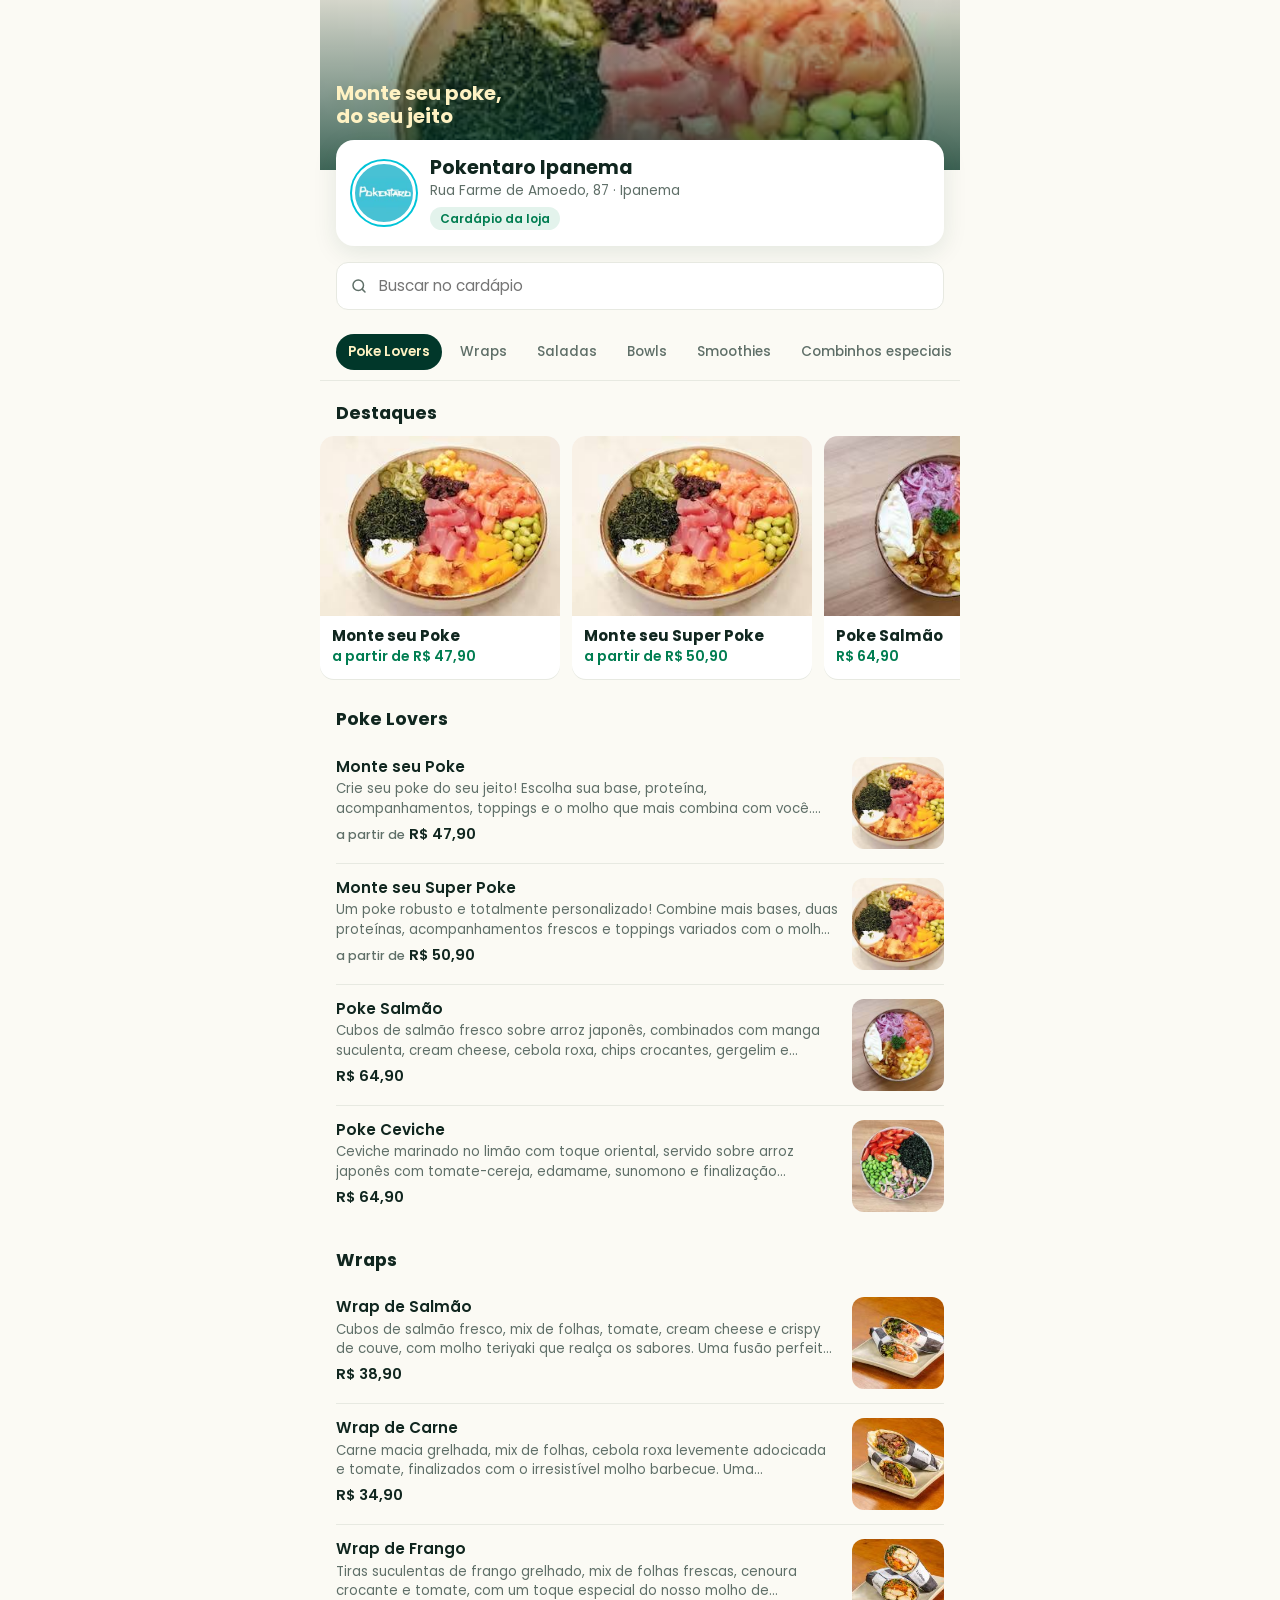
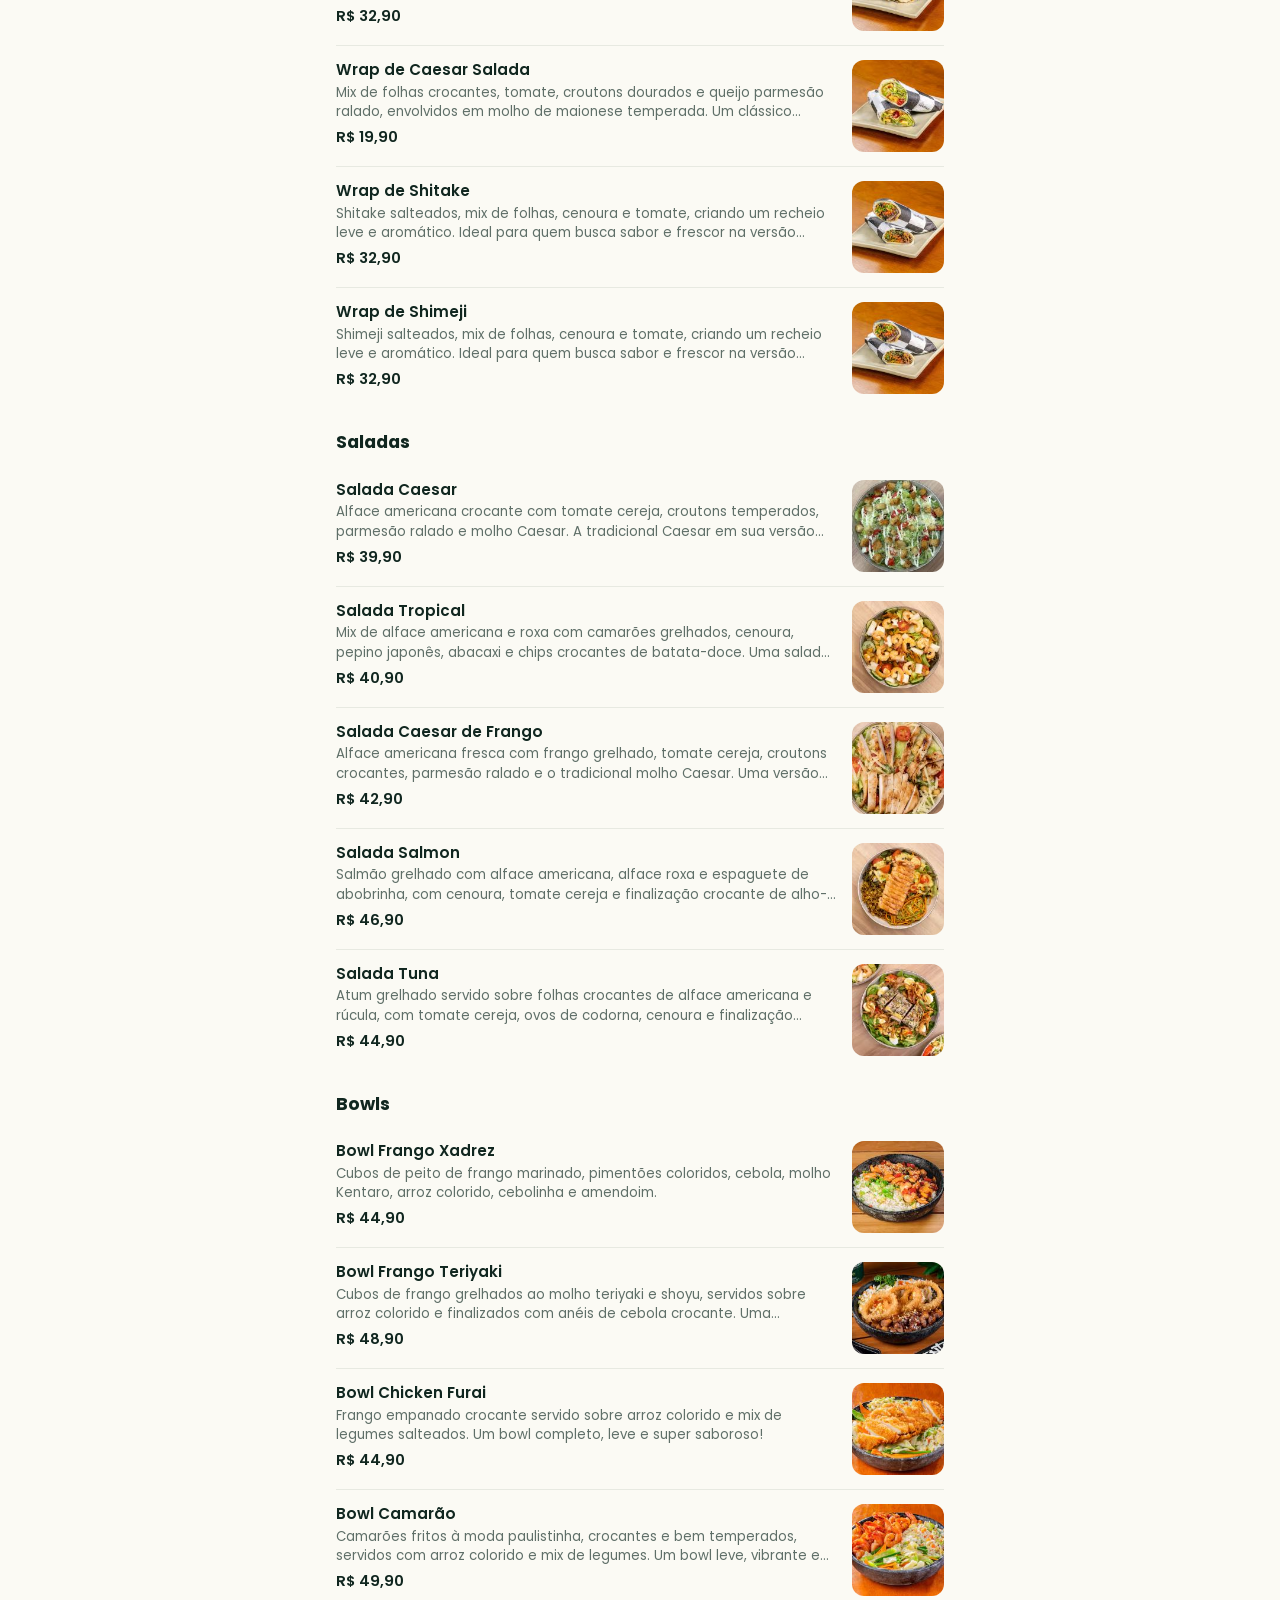
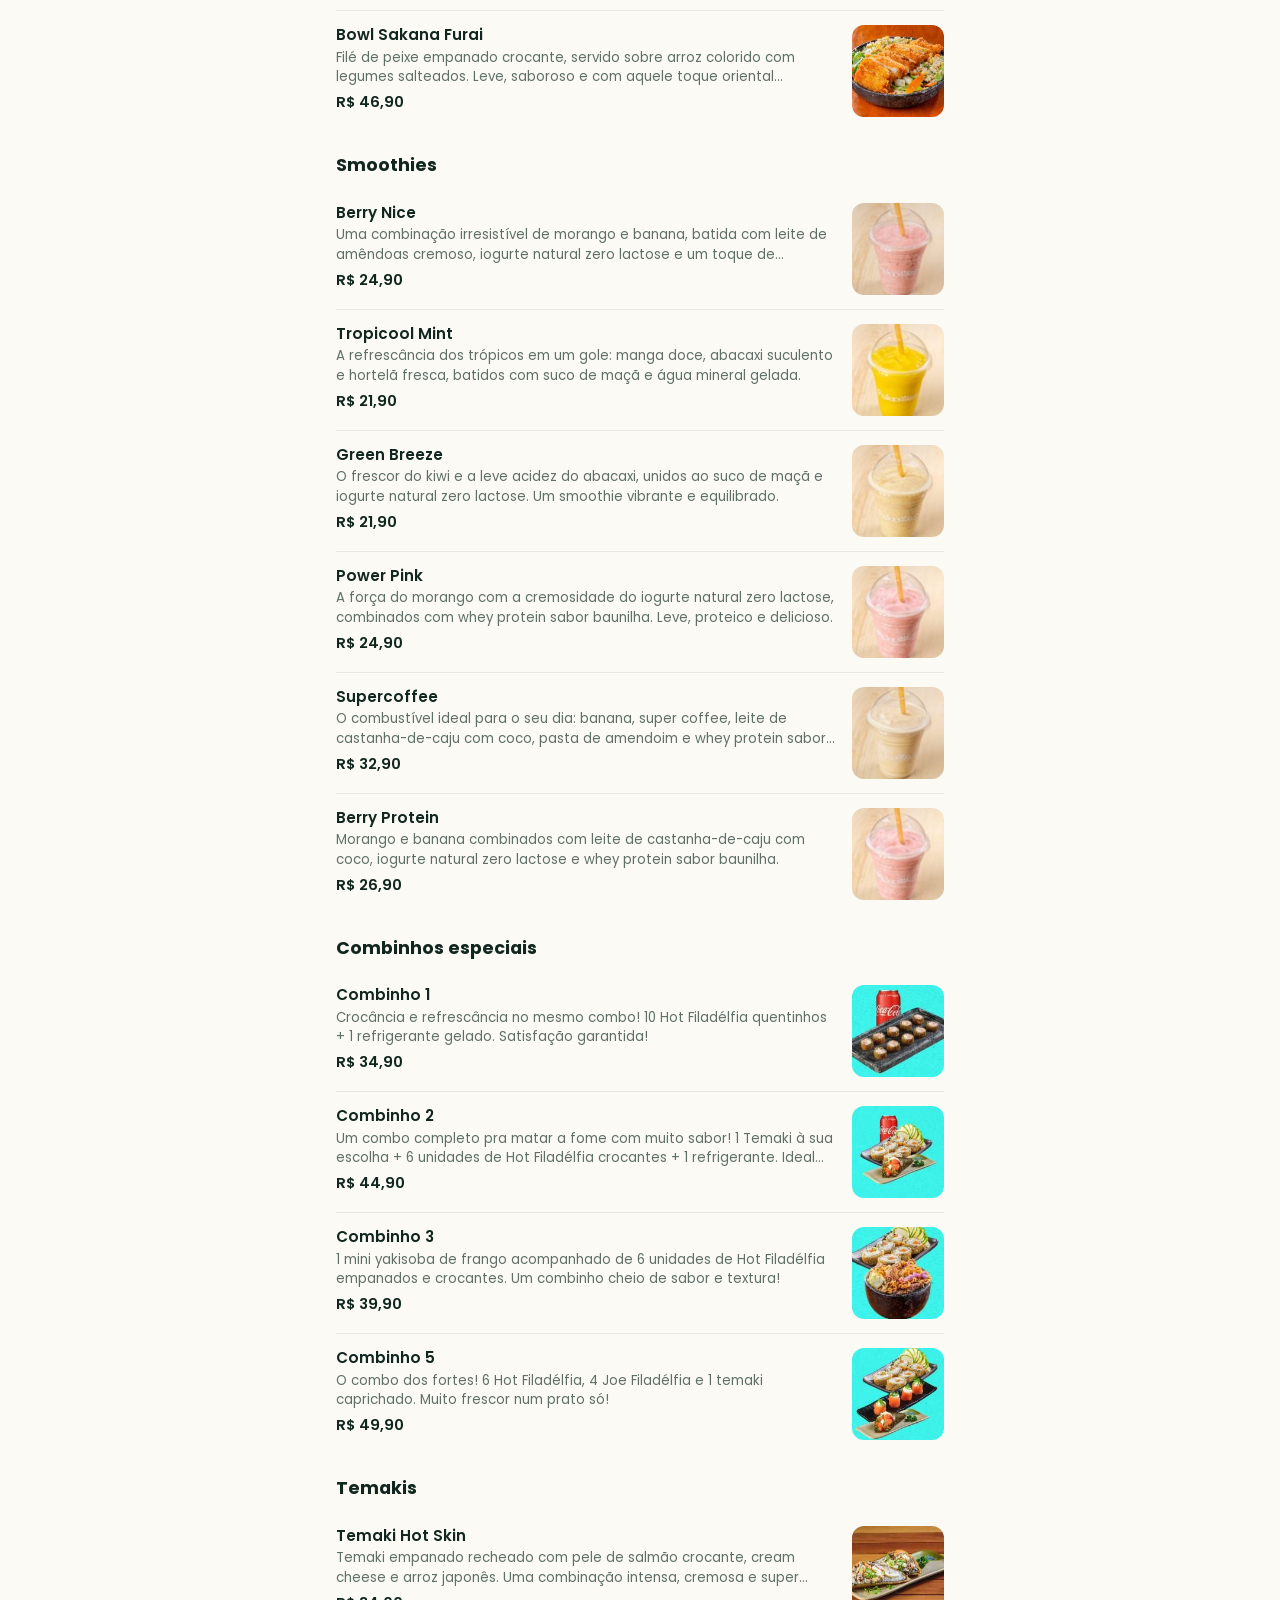
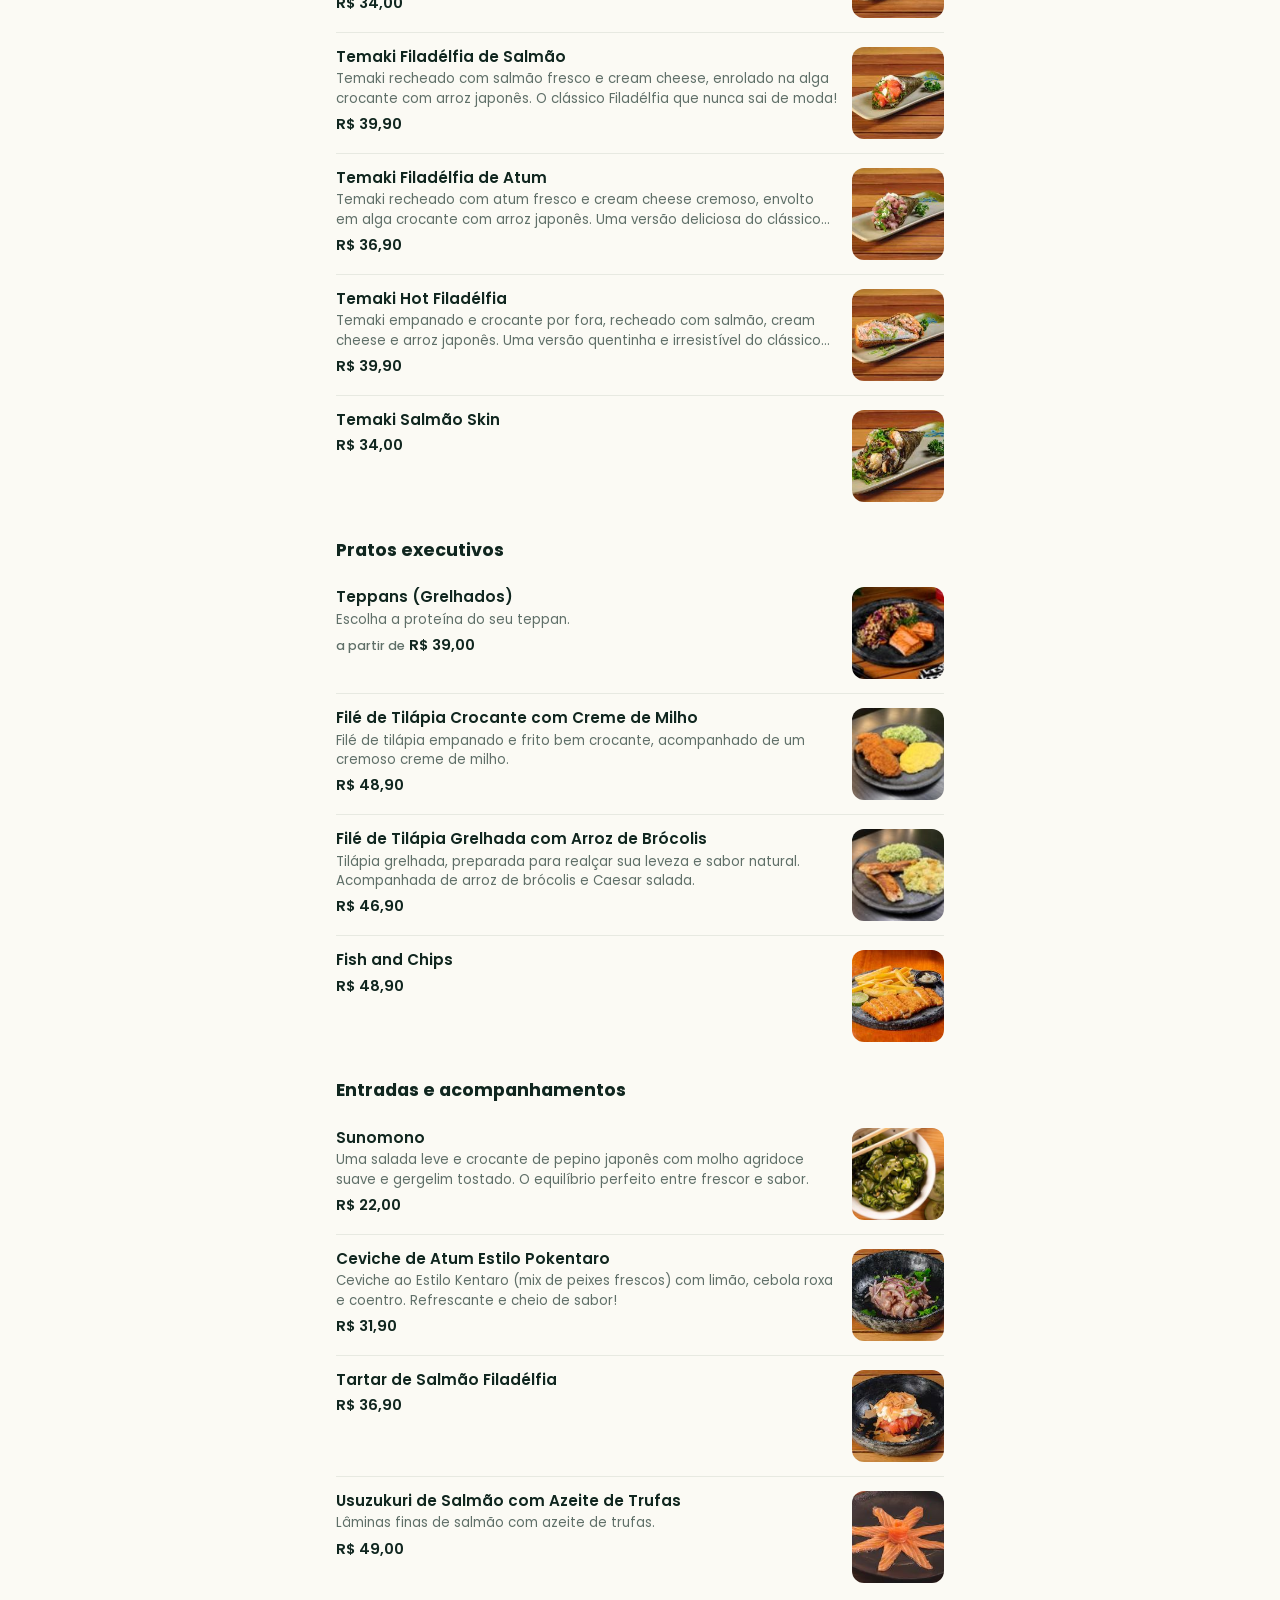
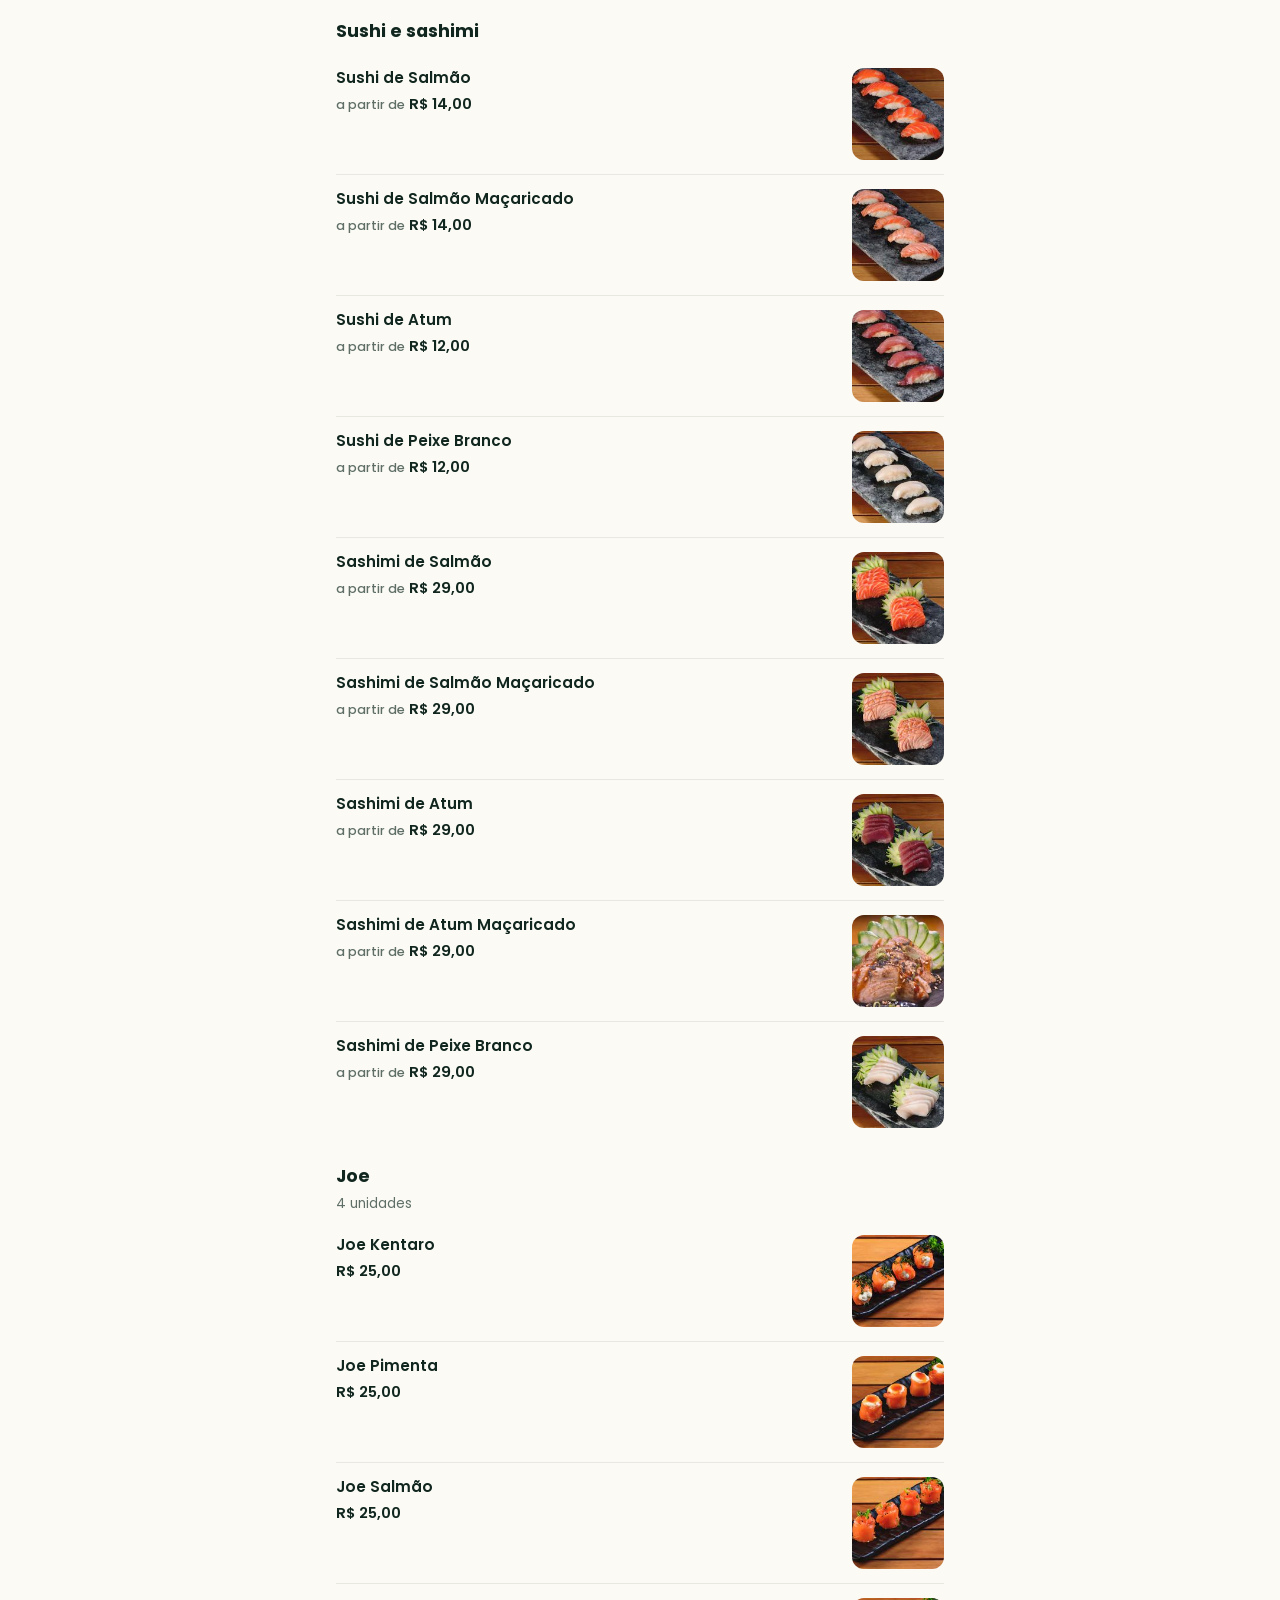
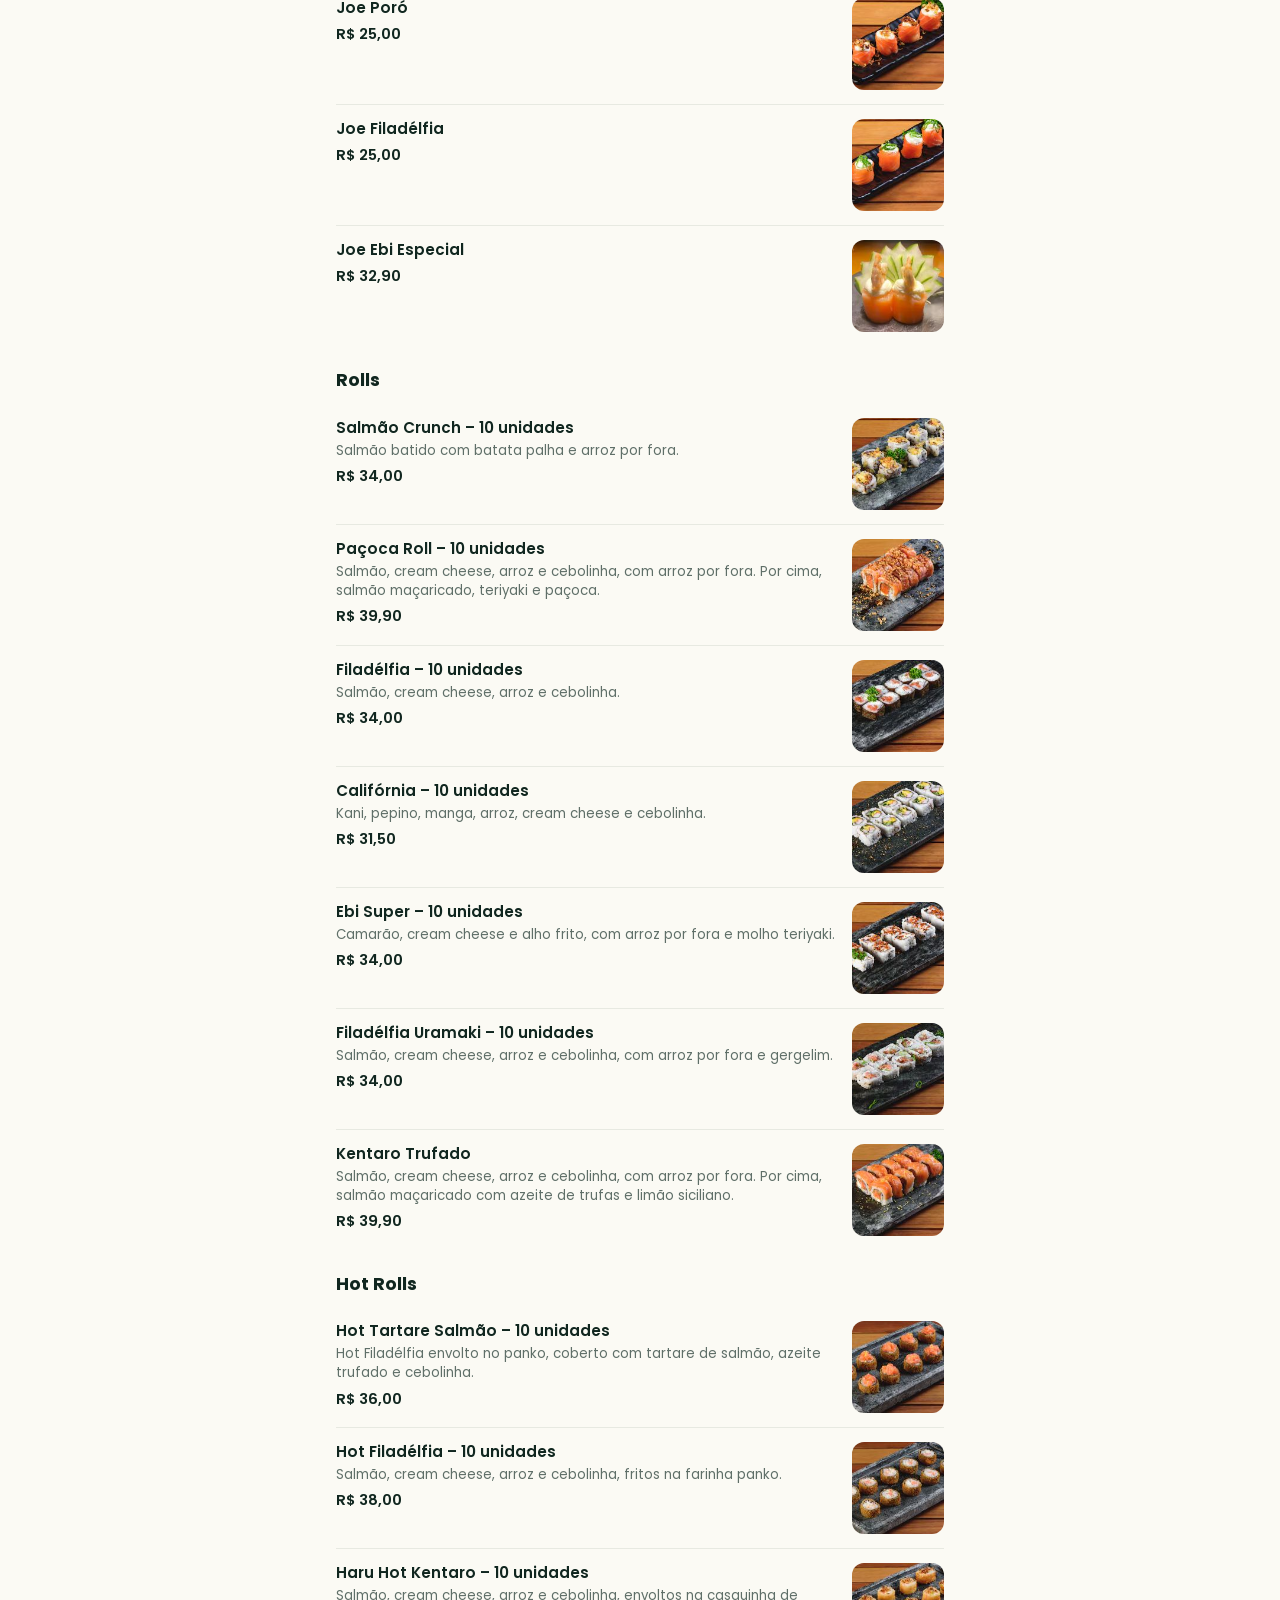
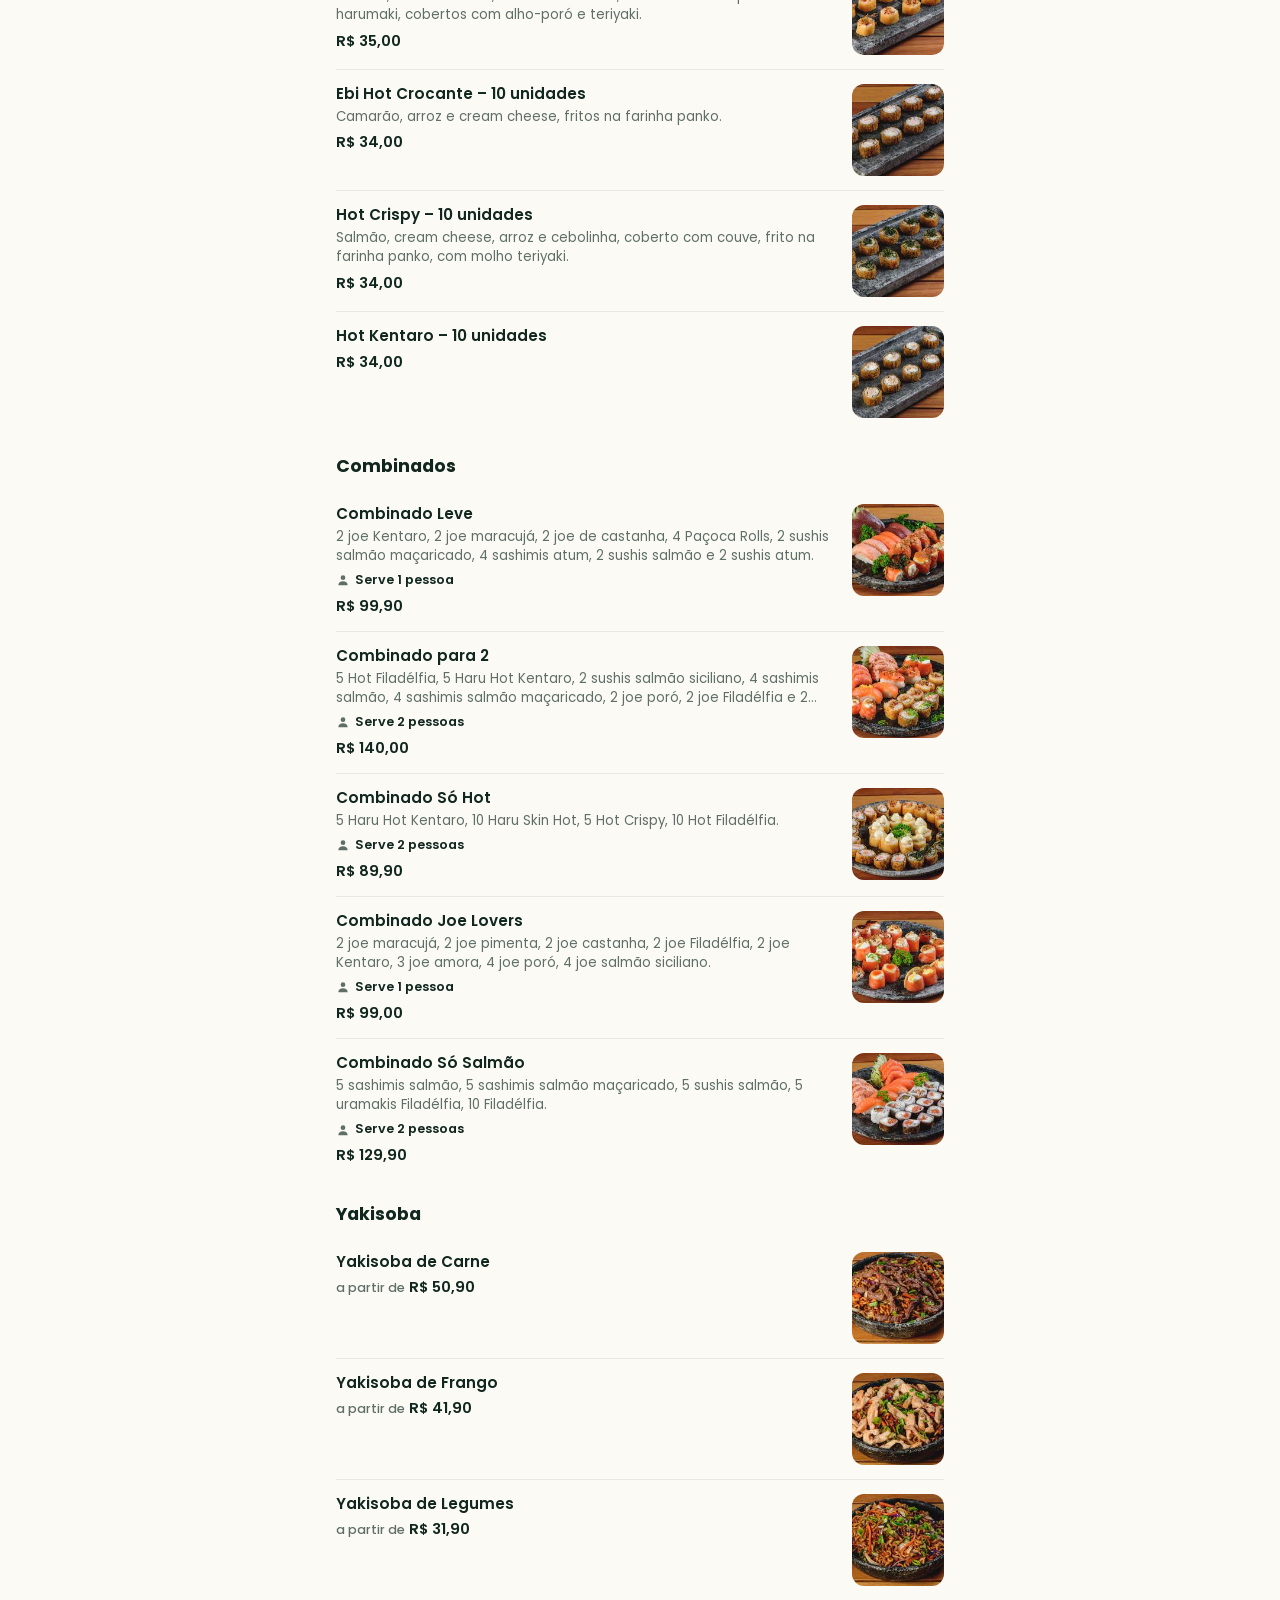
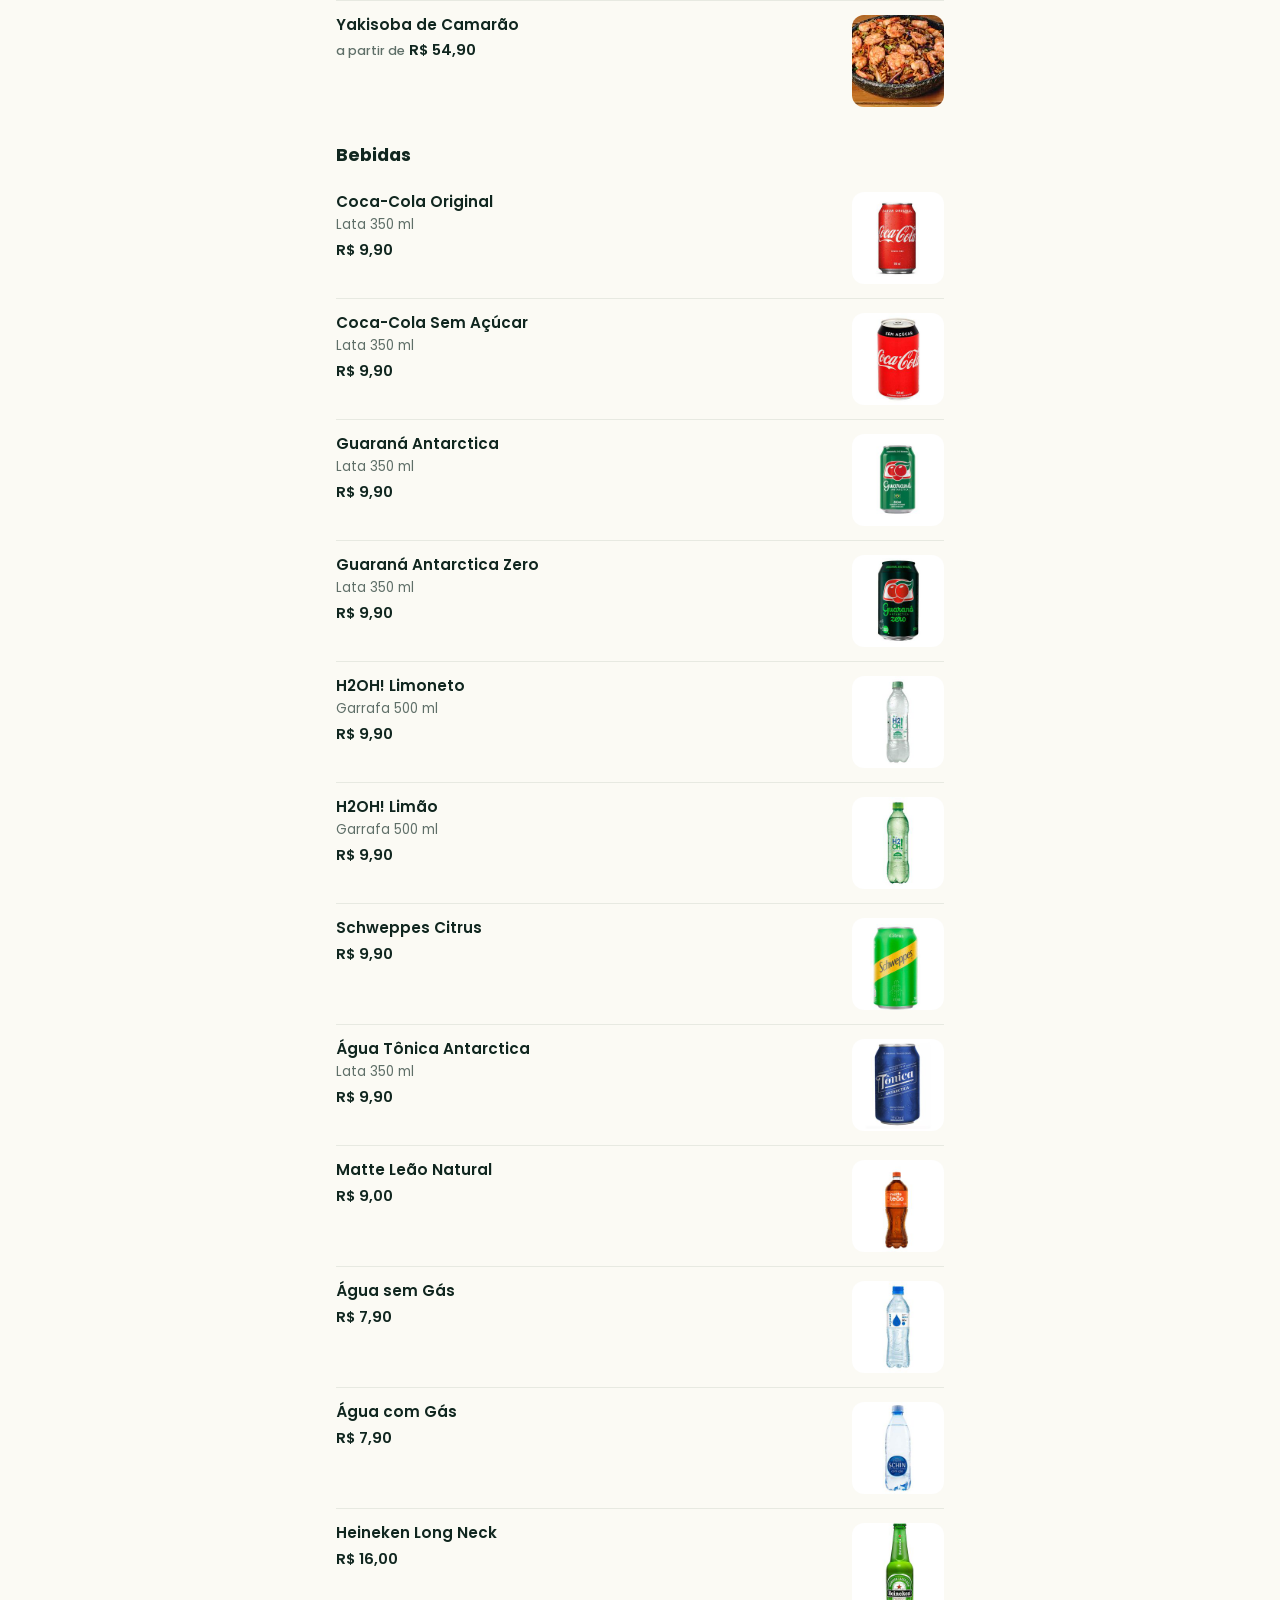
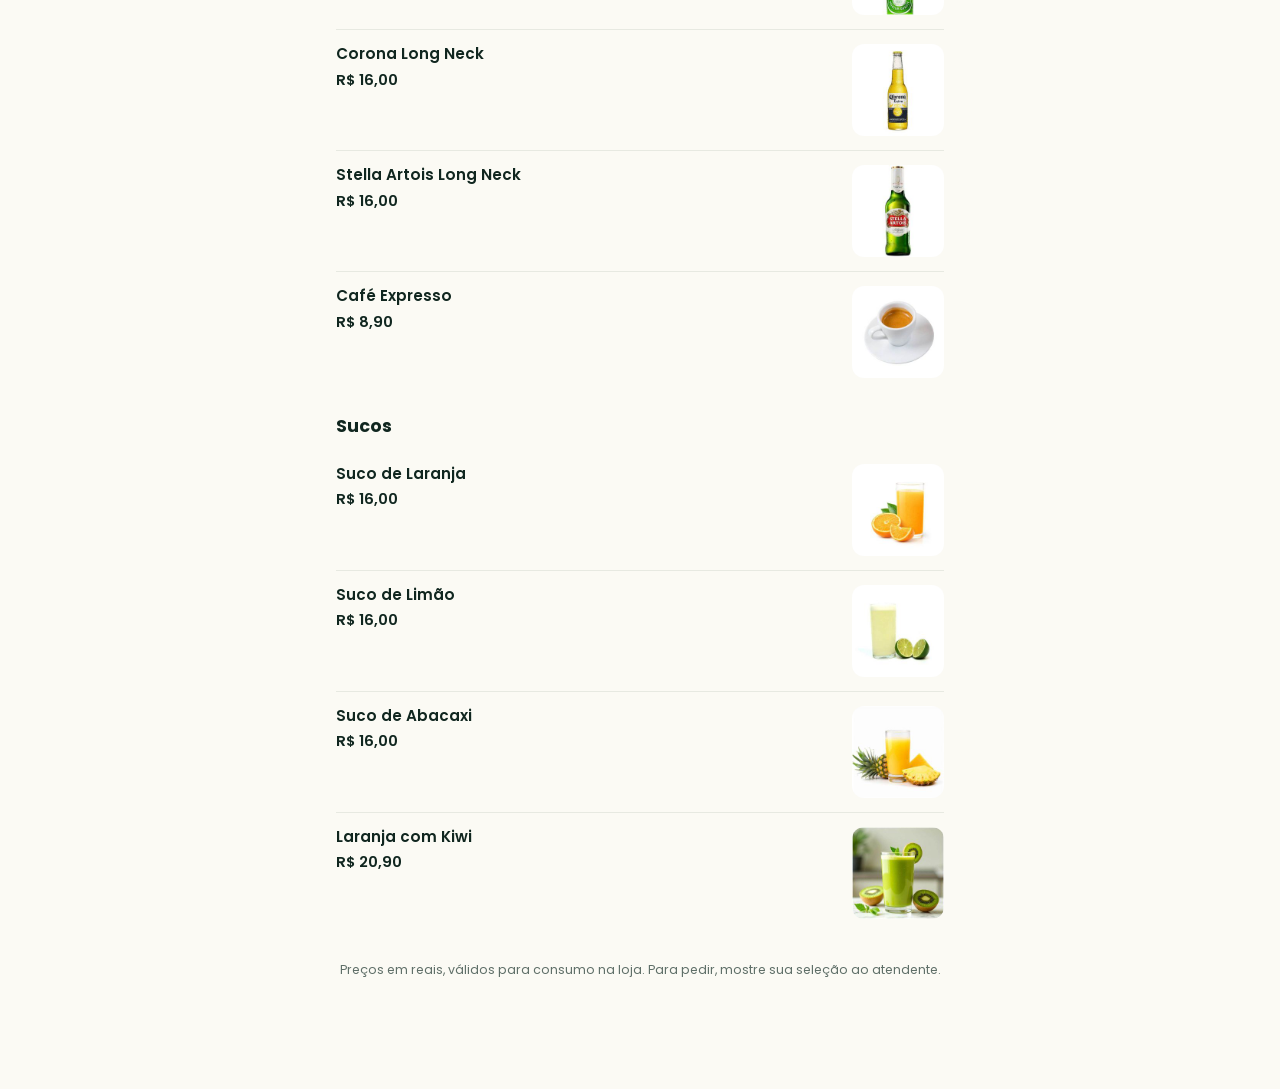
==== cardapio-ipanema.html @ 4504c804 "Add files via upload" ====
<!doctype html>
<html lang="pt-BR">
<head>
<meta charset="utf-8">
<meta name="viewport" content="width=device-width,initial-scale=1,viewport-fit=cover">
<meta name="description" content="Cardápio da Pokentaro Ipanema — Rua Farme de Amoedo, 87. Monte seu poke, do seu jeito.">
<meta name="theme-color" content="#01372a">
<link rel="icon" href="/favicon.svg" type="image/svg+xml">
<style>:root{padding-top:env(safe-area-inset-top,0px);padding-bottom:env(safe-area-inset-bottom,0px)}body{margin:0}img{max-width:100%}[hidden]{display:none!important}</style>
<title>Cardápio | Pokentaro Ipanema</title>
<link rel="preconnect" href="https://fonts.googleapis.com">
<link rel="preconnect" href="https://fonts.gstatic.com" crossorigin>
<link rel="stylesheet" href="https://fonts.googleapis.com/css2?family=Poppins:wght@400;500;600;700;800&display=swap">
<style>
/* Layout: app de delivery em coluna única (até 640px) — capa com foto, cartão da loja, busca, abas fixas, destaques em carrossel, lista com miniatura à direita, folha inferior para detalhes e seleção. Tema único nas cores da marca. */
:root{
  --verde-escuro:#01372a; --verde:#007d51; --creme:#fff2c3; --laranja:#ff7701;
  --azul:#004366; --ciano:#00c4d8;
  --bg:#fbfaf4; --surface:#ffffff; --ink:#10261f; --muted:#5f6f68; --line:#e7e9e1; --chip:#eef1ea;
  --font:"Poppins",system-ui,-apple-system,"Segoe UI",Roboto,sans-serif;
  --r:14px;
  color-scheme:light;
}
*{box-sizing:border-box}
html,body{background:var(--bg);color:var(--ink)}
body{font-family:var(--font);font-size:15px;line-height:1.45;-webkit-tap-highlight-color:transparent}
button{font:inherit;color:inherit;cursor:pointer}
button:focus-visible,input:focus-visible,textarea:focus-visible{outline:3px solid var(--laranja);outline-offset:2px}
.app{max-width:640px;margin:0 auto;padding-bottom:110px}
.cover{position:relative;height:170px;background:var(--verde-escuro) center 40%/cover no-repeat;overflow:hidden}
.cover::after{content:"";position:absolute;inset:0;background:linear-gradient(180deg,rgba(1,55,42,.15),rgba(1,55,42,.75))}
.cover .slogan{position:absolute;z-index:1;left:16px;right:16px;bottom:42px;color:var(--creme);font-weight:700;font-size:1.25rem;line-height:1.15;max-width:16ch;text-wrap:balance}
.store{position:relative;margin:-30px 16px 0;background:var(--surface);border-radius:18px;padding:16px;display:flex;gap:14px;align-items:center;box-shadow:0 6px 24px rgba(1,55,42,.10)}
.logo{flex:none;width:64px;height:64px;border-radius:50%;background:var(--ciano) center/contain no-repeat;border:3px solid var(--surface);box-shadow:0 0 0 2px var(--ciano)}
.store h1{margin:0;font-size:1.2rem;line-height:1.2}
.store p{margin:2px 0 0;color:var(--muted);font-size:.85rem}
.store .tag{display:inline-flex;margin-top:6px;font-size:.75rem;font-weight:600;color:var(--verde);background:#e3f3ec;border-radius:999px;padding:3px 10px}
.search{margin:16px 16px 0;position:relative}
.search input{width:100%;border:1px solid var(--line);background:var(--surface);border-radius:12px;padding:12px 14px 12px 42px;font:inherit;font-size:.95rem;color:var(--ink)}
.search svg{position:absolute;left:14px;top:50%;transform:translateY(-50%);width:18px;height:18px;color:var(--muted)}
.tabs{position:sticky;top:env(safe-area-inset-top,0px);z-index:20;background:var(--bg);margin-top:14px;border-bottom:1px solid var(--line)}
.tabs-inner{display:flex;gap:6px;overflow-x:auto;padding:10px 16px;scrollbar-width:none}
.tabs-inner::-webkit-scrollbar{display:none}
.tab{flex:none;border:0;background:transparent;padding:8px 12px;border-radius:999px;font-size:.85rem;font-weight:500;color:var(--muted);white-space:nowrap}
.tab.on{background:var(--verde-escuro);color:var(--creme);font-weight:600}
.h2{font-size:1.1rem;font-weight:700;margin:0 0 10px}
.feat{padding:20px 0 0}
.feat .h2{padding:0 16px}
.rail{display:flex;gap:12px;overflow-x:auto;padding:0 16px 6px;scroll-snap-type:x mandatory;scrollbar-width:none}
.rail::-webkit-scrollbar{display:none}
.fcard{flex:none;width:62%;max-width:240px;scroll-snap-align:start;border:0;text-align:left;background:var(--surface);border-radius:var(--r);overflow:hidden;padding:0;box-shadow:0 1px 0 var(--line)}
.fcard .ph{aspect-ratio:4/3;height:auto;max-width:100%}
.fcard .tx{padding:10px 12px 12px}
.fcard b{display:block;font-size:.95rem;line-height:1.25}
.fcard span{font-size:.88rem;color:var(--verde);font-weight:600;font-variant-numeric:tabular-nums}
section.cat{padding:22px 16px 0;scroll-margin-top:64px}
.cat .sub{margin:-6px 0 8px;color:var(--muted);font-size:.85rem}
.item{width:100%;display:flex;gap:14px;align-items:flex-start;text-align:left;background:transparent;border:0;border-bottom:1px solid var(--line);padding:14px 0}
.item:last-child{border-bottom:0}
.item .tx{flex:1;min-width:0}
.item .nm{font-weight:600;font-size:.95rem;line-height:1.3}
.item .ds{color:var(--muted);font-size:.83rem;margin-top:3px;display:-webkit-box;-webkit-line-clamp:2;-webkit-box-orient:vertical;overflow:hidden}
.item .pr{margin-top:6px;font-weight:600;font-size:.92rem;font-variant-numeric:tabular-nums}
.pr small{font-weight:500;color:var(--muted);font-size:.78rem;margin-right:4px}
.thumb{flex:none;width:92px;height:92px;border-radius:12px;overflow:hidden}
.ph{display:grid;place-items:center;width:100%;height:100%;background-size:cover;background-position:center}
.ph svg{width:46%;height:46%}
.sv{display:flex;align-items:center;gap:5px;margin-top:6px;font-size:.8rem;font-weight:600;color:var(--ink)}
.sv svg{width:14px;height:14px;color:var(--muted)}
.empty{padding:40px 16px;text-align:center;color:var(--muted)}
.bagbar{position:fixed;left:0;right:0;bottom:0;z-index:30;padding:12px 16px calc(12px + env(safe-area-inset-bottom,0px));background:linear-gradient(transparent,var(--bg) 30%)}
.bagbar button{display:flex;width:100%;max-width:608px;margin:0 auto;align-items:center;justify-content:space-between;gap:12px;border:0;border-radius:14px;background:var(--verde);color:#fff;padding:14px 18px;font-weight:600;box-shadow:0 8px 24px rgba(0,125,81,.3)}
.bagbar .cnt{background:rgba(255,255,255,.2);border-radius:999px;padding:2px 9px;font-size:.8rem;margin-right:8px}
.scrim{position:fixed;inset:0;z-index:40;background:rgba(1,30,22,.5);opacity:0;transition:opacity .2s}
.scrim.show{opacity:1}
.sheet{position:fixed;left:0;right:0;bottom:0;z-index:41;max-width:640px;margin:0 auto;max-height:92%;display:flex;flex-direction:column;background:var(--surface);border-radius:20px 20px 0 0;transform:translateY(100%);transition:transform .25s ease;overflow:hidden}
.sheet.show{transform:none}
@media (prefers-reduced-motion:reduce){.sheet,.scrim{transition:none}}
.sh-head{position:relative;flex:none}
.sh-head .ph{height:150px}
.sh-head .ph.ic{height:96px}
.sh-head .ph svg{width:52px;height:52px}
.x{position:absolute;top:12px;right:12px;width:36px;height:36px;border-radius:50%;border:0;background:rgba(255,255,255,.92);display:grid;place-items:center}
.x svg{width:18px;height:18px}
.sh-body{overflow-y:auto;padding:16px 16px 8px;flex:1;min-height:0}
.sh-body h3{margin:0;font-size:1.2rem;line-height:1.25}
.sh-body .ds{color:var(--muted);margin:6px 0 0;font-size:.9rem}
.sh-body .base{margin-top:8px;font-weight:600;font-variant-numeric:tabular-nums}
.grp{margin-top:18px}
.grp-h{display:flex;justify-content:space-between;align-items:center;gap:10px;background:var(--chip);margin:0 -16px;padding:10px 16px}
.grp-h b{font-size:.92rem}
.grp-h small{display:block;color:var(--muted);font-size:.78rem;font-weight:400}
.req{flex:none;font-size:.7rem;font-weight:700;text-transform:uppercase;letter-spacing:.06em;background:var(--verde-escuro);color:var(--creme);border-radius:6px;padding:3px 7px}
.req.ok{background:var(--verde)}
.opt{display:flex;align-items:center;justify-content:space-between;gap:12px;width:100%;border:0;border-bottom:1px solid var(--line);background:transparent;padding:12px 0;text-align:left}
.opt:disabled{opacity:.4;cursor:not-allowed}
.opt .l{min-width:0}
.opt .l span{display:block;font-size:.85rem;color:var(--muted);font-variant-numeric:tabular-nums}
.mark{flex:none;width:22px;height:22px;border-radius:50%;border:2px solid #c3cbc4;display:grid;place-items:center}
.mark.sq{border-radius:6px}
.opt[aria-pressed="true"] .mark{border-color:var(--verde);background:var(--verde)}
.opt[aria-pressed="true"] .mark::after{content:"";width:8px;height:8px;border-radius:50%;background:#fff}
.opt[aria-pressed="true"] .mark.sq::after{width:10px;height:6px;border-radius:0;background:transparent;border:2px solid #fff;border-top:0;border-right:0;transform:rotate(-45deg) translate(1px,-1px)}
.note{margin-top:16px}
.note label{font-weight:600;font-size:.9rem}
.note textarea{display:block;width:100%;margin-top:6px;border:1px solid var(--line);border-radius:10px;padding:10px;font:inherit;font-size:.9rem;resize:none;color:var(--ink);background:var(--surface)}
.sh-foot{flex:none;display:flex;gap:12px;align-items:center;padding:12px 16px calc(12px + env(safe-area-inset-bottom,0px));border-top:1px solid var(--line)}
.qty{display:flex;align-items:center;border:1px solid var(--line);border-radius:12px}
.qty button{width:40px;height:44px;border:0;background:transparent;font-size:1.3rem;color:var(--verde);font-weight:600}
.qty button:disabled{color:#c3cbc4}
.qty span{min-width:22px;text-align:center;font-weight:600;font-variant-numeric:tabular-nums}
.add{flex:1;display:flex;justify-content:space-between;align-items:center;gap:8px;border:0;border-radius:12px;background:var(--verde);color:#fff;font-weight:600;padding:12px 16px;min-height:46px}
.add:disabled{background:#a9b5ae}
.add em{font-style:normal;font-variant-numeric:tabular-nums}
.bag-list{list-style:none;margin:12px 0 0;padding:0}
.bag-list li{display:flex;gap:12px;align-items:flex-start;padding:12px 0;border-bottom:1px solid var(--line)}
.bag-list .tx{flex:1;min-width:0}
.bag-list .nm{font-weight:600;font-size:.92rem}
.bag-list .dt{font-size:.8rem;color:var(--muted)}
.bag-list .pr{font-weight:600;font-variant-numeric:tabular-nums;font-size:.9rem}
.bag-list .qty button{width:32px;height:34px;font-size:1.1rem}
.total{display:flex;justify-content:space-between;font-weight:700;font-size:1.05rem;padding:14px 0 4px;font-variant-numeric:tabular-nums}
.hint{background:var(--creme);border-radius:12px;padding:12px 14px;font-size:.88rem;margin-top:12px}
.linkbtn{border:0;background:transparent;color:var(--muted);text-decoration:underline;font-size:.85rem;padding:8px 0}
footer{padding:28px 16px 0;color:var(--muted);font-size:.78rem;text-align:center}
</style>
</head>
<body>
<div class="app">
  <header class="cover" id="cover"><div class="slogan">Monte seu poke, do seu jeito</div></header>
  <div class="store">
    <div class="logo" id="logo" role="img" aria-label="Pokentaro"></div>
    <div>
      <h1>Pokentaro Ipanema</h1>
      <p>Rua Farme de Amoedo, 87 · Ipanema</p>
      <span class="tag">Cardápio da loja</span>
    </div>
  </div>
  <div class="search">
    <svg viewBox="0 0 24 24" fill="none" stroke="currentColor" stroke-width="2" stroke-linecap="round"><circle cx="11" cy="11" r="7"/><path d="m20 20-3.5-3.5"/></svg>
    <input id="q" type="search" placeholder="Buscar no cardápio" aria-label="Buscar no cardápio" autocomplete="off">
  </div>
  <nav class="tabs" aria-label="Categorias"><div class="tabs-inner" id="tabs"></div></nav>
  <div id="feat" class="feat"></div>
  <main id="menu"></main>
  <footer>Preços em reais, válidos para consumo na loja. Para pedir, mostre sua seleção ao atendente.</footer>
</div>
<div class="bagbar" id="bagbar" hidden><button id="openBag" type="button"><span><span class="cnt" id="bagCount">0</span>Ver minha seleção</span><span id="bagTotal">R$ 0,00</span></button></div>
<div class="scrim" id="scrim" hidden></div>
<div class="sheet" id="sheet" role="dialog" aria-modal="true" aria-labelledby="shTitle" hidden></div>
<script>
/* Fotos e logo (extraídos do cardápio iFood) */
const IMG = {"logo": "[data-uri]", "monte": "[data-uri]", "salmao": "[data-uri]", "ceviche": "[data-uri]", "tilapiac": "[data-uri]", "tilapiag": "[data-uri]", "teppan": "[data-uri]", "cb1": "[data-uri]", "cb2": "[data-uri]", "cb3": "[data-uri]", "cb5": "[data-uri]", "w-salmao": "[data-uri]", "w-carne": "[data-uri]", "w-frango": "[data-uri]", "w-caesar": "[data-uri]", "w-shitake": "[data-uri]", "w-shimeji": "[data-uri]", "s-caesar": "[data-uri]", "s-tropical": "[data-uri]", "s-caesar-f": "[data-uri]", "s-salmon": "[data-uri]", "s-tuna": "[data-uri]", "b-xadrez": "[data-uri]", "b-teri": "[data-uri]", "b-furai": "[data-uri]", "b-camarao": "[data-uri]", "b-sakana": "[data-uri]", "tk-hotskin": "[data-uri]", "tk-fila-s": "[data-uri]", "tk-fila-a": "[data-uri]", "tk-hotfila": "[data-uri]", "cmb-leve": "[data-uri]", "cmb-salmao": "[data-uri]", "cmb-joe": "[data-uri]", "tk-skin": "[data-uri]", "h-fila": "[data-uri]", "h-tart-s": "[data-uri]", "h-ebi": "[data-uri]", "h-crispy": "[data-uri]", "h-kentaro": "[data-uri]", "r-trufado": "[data-uri]", "r-crunch": "[data-uri]", "r-pacoca": "[data-uri]", "r-fila": "[data-uri]", "r-uramaki": "[data-uri]", "r-ebi": "[data-uri]", "r-cali": "[data-uri]", "p-fish": "[data-uri]", "carpaccio": "[data-uri]", "joe-ebi": "[data-uri]", "joe-kentaro": "[data-uri]", "joe-pimenta": "[data-uri]", "joe-salmao": "[data-uri]", "joe-poro": "[data-uri]", "joe-fila": "[data-uri]", "sa-salmao": "[data-uri]", "sa-salmao-m": "[data-uri]", "sa-atum": "[data-uri]", "sa-atum-m": "[data-uri]", "sa-branco": "[data-uri]", "cmb-hot": "[data-uri]", "cmb-2": "[data-uri]", "tartar": "[data-uri]", "coca": "[data-uri]", "coca0": "[data-uri]", "guarana": "[data-uri]", "guarana0": "[data-uri]", "h2o-lim": "[data-uri]", "h2o": "[data-uri]", "schweppes": "[data-uri]", "tonica": "[data-uri]", "mate": "[data-uri]", "agua": "[data-uri]", "agua-gas": "[data-uri]", "heineken": "[data-uri]", "corona": "[data-uri]", "stella": "[data-uri]", "expresso": "[data-uri]", "su-laranja": "[data-uri]", "su-limao": "[data-uri]", "su-abacaxi": "[data-uri]", "su-lar-kiwi": "[data-uri]", "su-salmao": "[data-uri]", "su-salmao-m": "[data-uri]", "su-atum": "[data-uri]", "su-branco": "[data-uri]", "y-carne": "[data-uri]", "y-frango": "[data-uri]", "y-legumes": "[data-uri]", "y-camarao": "[data-uri]", "h-haru": "[data-uri]", "sm-tropicool": "[data-uri]", "sm-berry": "[data-uri]", "sm-green": "[data-uri]", "sm-pink": "[data-uri]", "sm-coffee": "[data-uri]", "sm-protein": "[data-uri]", "sunomono": "[data-uri]", "pkceviche": "[data-uri]"};
/* ============ DADOS — preços da loja (Eclética, status NORMAL/VÍNCULO); textos do iFood ============ */
const ART = {
  poke:{bg:"#ff7701",fg:"#fff2c3",i:"bowl"}, entrada:{bg:"#00c4d8",fg:"#004366",i:"leaf"},
  combo:{bg:"#01372a",fg:"#fff2c3",i:"box"}, sushi:{bg:"#fff2c3",fg:"#ff7701",i:"sushi"},
  quente:{bg:"#007d51",fg:"#fff2c3",i:"bowl"}, prato:{bg:"#004366",fg:"#fff2c3",i:"plate"},
  salada:{bg:"#007d51",fg:"#fff2c3",i:"leaf"}, wrap:{bg:"#ff7701",fg:"#fff2c3",i:"wrap"},
  bebida:{bg:"#00c4d8",fg:"#01372a",i:"cup"}, smoothie:{bg:"#fff2c3",fg:"#007d51",i:"cup"}
};
const REFRI = {t:"Refrigerante",min:1,max:1,o:[["Coca-Cola"],["Coca-Cola Sem Açúcar"],["Guaraná Antarctica"],["Guaraná Antarctica Zero"],["Mate Natural"]]};
const TEMAKI = {t:"Temaki",min:1,max:1,o:[["Filadélfia de Salmão"],["Filadélfia de Atum"],["Hot Skin"]]};
const ADD = {
  pratos:[{t:"Trocar acompanhamento",max:1,o:[["Purê de batata baroa",6]]},
          {t:"Trocar proteína",max:1,o:[["Filé de frango",6],["Frango crocante",6]]}],
  temaki:[{t:"Adicionais",max:2,o:[["Sem arroz",7],["Alho-poró",2.5]]}],
  hot:[{t:"Adicionais",max:1,o:[["Cream cheese",3.5]]}],
  troca:[{t:"Troque sua proteína",max:1,o:[["Frango grelhado",6],["Frango crocante",6]]}],
  sashimi:[{t:"Adicionais",max:1,o:[["Azeite trufado",6]]}]
};
const v = (a,b,pa,pb)=>[{l:a,p:pa},{l:b,p:pb}];
const MENU = [
 {id:"pokes",t:"Poke Lovers",art:"poke",items:[
  {id:"monte",n:"Monte seu Poke",d:"Crie seu poke do seu jeito! Escolha sua base, proteína, acompanhamentos, toppings e o molho que mais combina com você. Uma explosão de sabores, feita sob medida para o seu paladar! Monte com 1 proteína, até 2 bases, 4 acompanhamentos, 1 crocante, 1 topping e 1 molho.",p:47.9,from:true,poke:"monte",img:"monte"},
  {id:"super",n:"Monte seu Super Poke",d:"Um poke robusto e totalmente personalizado! Combine mais bases, duas proteínas, acompanhamentos frescos e toppings variados com o molho da sua preferência. Monte com 2 proteínas, até 2 bases, 4 acompanhamentos, 2 crocantes, 2 toppings e 1 molho.",p:50.9,from:true,poke:"super",img:"monte"},
  {id:"pk-salmao",n:"Poke Salmão",d:"Cubos de salmão fresco sobre arroz japonês, combinados com manga suculenta, cream cheese, cebola roxa, chips crocantes, gergelim e cebolinha. Uma explosão de sabores com o molho que você escolher!",p:64.9,img:"salmao",opts:[{t:"Molho",min:1,max:1,o:[["Shoyu"],["Teriyaki"],["Agridoce"],["Sweet chilli"],["Mostarda e mel"],["Azeite"],["Azeite trufado"]]}]},
  {id:"pk-ceviche",n:"Poke Ceviche",d:"Ceviche marinado no limão com toque oriental, servido sobre arroz japonês com tomate-cereja, edamame, sunomono e finalização crocante de couve frita. Um poke leve, cítrico e surpreendente.",p:64.9,img:"pkceviche"},
  
 ]},
 {id:"wraps",t:"Wraps",art:"wrap",items:[
  {id:"w-salmao",img:"w-salmao",n:"Wrap de Salmão",d:"Cubos de salmão fresco, mix de folhas, tomate, cream cheese e crispy de couve, com molho teriyaki que realça os sabores. Uma fusão perfeita entre frescor e sofisticação.",p:38.9},
  {id:"w-carne",img:"w-carne",n:"Wrap de Carne",d:"Carne macia grelhada, mix de folhas, cebola roxa levemente adocicada e tomate, finalizados com o irresistível molho barbecue. Uma combinação marcante e cheia de personalidade.",p:34.9},
  {id:"w-frango",img:"w-frango",n:"Wrap de Frango",d:"Tiras suculentas de frango grelhado, mix de folhas frescas, cenoura crocante e tomate, com um toque especial do nosso molho de mostarda e mel. Leve, saboroso e cheio de frescor.",p:32.9},
  {id:"w-caesar",img:"w-caesar",n:"Wrap de Caesar Salada",d:"Mix de folhas crocantes, tomate, croutons dourados e queijo parmesão ralado, envolvidos em molho de maionese temperada. Um clássico irresistível no formato wrap.",p:19.9},
  {id:"w-shitake",img:"w-shitake",n:"Wrap de Shitake",d:"Shitake salteados, mix de folhas, cenoura e tomate, criando um recheio leve e aromático. Ideal para quem busca sabor e frescor na versão vegetariana.",p:32.9},
  {id:"w-shimeji",img:"w-shimeji",n:"Wrap de Shimeji",d:"Shimeji salteados, mix de folhas, cenoura e tomate, criando um recheio leve e aromático. Ideal para quem busca sabor e frescor na versão vegetariana.",p:32.9}
 ]},
 {id:"saladas",t:"Saladas",art:"salada",items:[
  {id:"s-caesar",img:"s-caesar",n:"Salada Caesar",d:"Alface americana crocante com tomate cereja, croutons temperados, parmesão ralado e molho Caesar. A tradicional Caesar em sua versão mais fresca e saborosa!",p:39.9},
  {id:"s-tropical",img:"s-tropical",n:"Salada Tropical",d:"Mix de alface americana e roxa com camarões grelhados, cenoura, pepino japonês, abacaxi e chips crocantes de batata-doce. Uma salada leve, refrescante e cheia de contrastes!",p:40.9},
  {id:"s-caesar-f",img:"s-caesar-f",n:"Salada Caesar de Frango",d:"Alface americana fresca com frango grelhado, tomate cereja, croutons crocantes, parmesão ralado e o tradicional molho Caesar. Uma versão completa da salada mais querida do mundo!",p:42.9},
  {id:"s-salmon",img:"s-salmon",n:"Salada Salmon",d:"Salmão grelhado com alface americana, alface roxa e espaguete de abobrinha, com cenoura, tomate cereja e finalização crocante de alho-poró. Uma experiência leve, sofisticada e deliciosa.",p:46.9},
  {id:"s-tuna",img:"s-tuna",n:"Salada Tuna",d:"Atum grelhado servido sobre folhas crocantes de alface americana e rúcula, com tomate cereja, ovos de codorna, cenoura e finalização crocante de cebola roxa. Nutritiva e surpreendente em cada garfada.",p:44.9}
 ]},
 {id:"bowls",t:"Bowls",art:"quente",items:[
  {id:"b-xadrez",img:"b-xadrez",n:"Bowl Frango Xadrez",d:"Cubos de peito de frango marinado, pimentões coloridos, cebola, molho Kentaro, arroz colorido, cebolinha e amendoim.",p:44.9},
  {id:"b-teri",img:"b-teri",n:"Bowl Frango Teriyaki",d:"Cubos de frango grelhados ao molho teriyaki e shoyu, servidos sobre arroz colorido e finalizados com anéis de cebola crocante. Uma combinação equilibrada e cheia de sabor!",p:48.9},
  {id:"b-furai",img:"b-furai",n:"Bowl Chicken Furai",d:"Frango empanado crocante servido sobre arroz colorido e mix de legumes salteados. Um bowl completo, leve e super saboroso!",p:44.9},
  {id:"b-camarao",img:"b-camarao",n:"Bowl Camarão",d:"Camarões fritos à moda paulistinha, crocantes e bem temperados, servidos com arroz colorido e mix de legumes. Um bowl leve, vibrante e cheio de sabor!",p:49.9},
  {id:"b-sakana",img:"b-sakana",n:"Bowl Sakana Furai",d:"Filé de peixe empanado crocante, servido sobre arroz colorido com legumes salteados. Leve, saboroso e com aquele toque oriental irresistível!",p:46.9}
 ]},
 {id:"smoothies",t:"Smoothies",art:"smoothie",items:[
  {id:"sm-berry",img:"sm-berry",n:"Berry Nice",d:"Uma combinação irresistível de morango e banana, batida com leite de amêndoas cremoso, iogurte natural zero lactose e um toque de adoçante.",p:24.9},{id:"sm-tropicool",img:"sm-tropicool",n:"Tropicool Mint",d:"A refrescância dos trópicos em um gole: manga doce, abacaxi suculento e hortelã fresca, batidos com suco de maçã e água mineral gelada.",p:21.9},{id:"sm-green",img:"sm-green",n:"Green Breeze",d:"O frescor do kiwi e a leve acidez do abacaxi, unidos ao suco de maçã e iogurte natural zero lactose. Um smoothie vibrante e equilibrado.",p:21.9},
  {id:"sm-pink",img:"sm-pink",n:"Power Pink",d:"A força do morango com a cremosidade do iogurte natural zero lactose, combinados com whey protein sabor baunilha. Leve, proteico e delicioso.",p:24.9},{id:"sm-coffee",img:"sm-coffee",n:"Supercoffee",d:"O combustível ideal para o seu dia: banana, super coffee, leite de castanha-de-caju com coco, pasta de amendoim e whey protein sabor baunilha.",p:32.9},{id:"sm-protein",img:"sm-protein",n:"Berry Protein",d:"Morango e banana combinados com leite de castanha-de-caju com coco, iogurte natural zero lactose e whey protein sabor baunilha.",p:26.9}
 ]},
 /* --- Itens ativos na loja que não estão no iFood --- */,
 {id:"combinhos",t:"Combinhos especiais",art:"combo",items:[
  {id:"cb1",img:"cb1",n:"Combinho 1",d:"Crocância e refrescância no mesmo combo! 10 Hot Filadélfia quentinhos + 1 refrigerante gelado. Satisfação garantida!",p:34.9,opts:[REFRI]},
  {id:"cb2",img:"cb2",n:"Combinho 2",d:"Um combo completo pra matar a fome com muito sabor! 1 Temaki à sua escolha + 6 unidades de Hot Filadélfia crocantes + 1 refrigerante. Ideal para uma refeição equilibrada e deliciosa!",p:44.9,opts:[TEMAKI,REFRI]},
  {id:"cb3",img:"cb3",n:"Combinho 3",d:"1 mini yakisoba de frango acompanhado de 6 unidades de Hot Filadélfia empanados e crocantes. Um combinho cheio de sabor e textura!",p:39.9},
  {id:"cb5",img:"cb5",n:"Combinho 5",d:"O combo dos fortes! 6 Hot Filadélfia, 4 Joe Filadélfia e 1 temaki caprichado. Muito frescor num prato só!",p:49.9,opts:[TEMAKI]}
 ]},
 {id:"temaki",t:"Temakis",art:"sushi",items:[
  {id:"tk-hotskin",img:"tk-hotskin",n:"Temaki Hot Skin",d:"Temaki empanado recheado com pele de salmão crocante, cream cheese e arroz japonês. Uma combinação intensa, cremosa e super crocante!",p:34,add:"temaki"},
  {id:"tk-fila-s",img:"tk-fila-s",n:"Temaki Filadélfia de Salmão",d:"Temaki recheado com salmão fresco e cream cheese, enrolado na alga crocante com arroz japonês. O clássico Filadélfia que nunca sai de moda!",p:39.9,add:"temaki"},
  {id:"tk-fila-a",img:"tk-fila-a",n:"Temaki Filadélfia de Atum",d:"Temaki recheado com atum fresco e cream cheese cremoso, envolto em alga crocante com arroz japonês. Uma versão deliciosa do clássico Filadélfia!",p:36.9,add:"temaki"},
  {id:"tk-hotfila",img:"tk-hotfila",n:"Temaki Hot Filadélfia",d:"Temaki empanado e crocante por fora, recheado com salmão, cream cheese e arroz japonês. Uma versão quentinha e irresistível do clássico Filadélfia!",p:39.9,add:"temaki"},
  {id:"tk-skin",img:"tk-skin",n:"Temaki Salmão Skin",p:34,add:"temaki"}
 ]},
 {id:"pratos",t:"Pratos executivos",art:"prato",items:[
  {id:"teppan",n:"Teppans (Grelhados)",d:"Escolha a proteína do seu teppan.",img:"teppan",v:[{l:"Salmão",p:49},{l:"Peixe branco",p:39},{l:"Frango",p:39}],vt:"Escolha a proteína"},
  
  
  
  {id:"p-tilapia-c",n:"Filé de Tilápia Crocante com Creme de Milho",d:"Filé de tilápia empanado e frito bem crocante, acompanhado de um cremoso creme de milho.",p:48.9,img:"tilapiac",add:"troca"},
  {id:"p-tilapia-g",n:"Filé de Tilápia Grelhada com Arroz de Brócolis",d:"Tilápia grelhada, preparada para realçar sua leveza e sabor natural. Acompanhada de arroz de brócolis e Caesar salada.",p:46.9,img:"tilapiag",add:"troca"},
  {id:"p-fish",img:"p-fish",n:"Fish and Chips",p:48.9},
 ]},
 {id:"entradas",t:"Entradas e acompanhamentos",art:"entrada",items:[
  {id:"sunomono",img:"sunomono",n:"Sunomono",d:"Uma salada leve e crocante de pepino japonês com molho agridoce suave e gergelim tostado. O equilíbrio perfeito entre frescor e sabor.",p:22},
  {id:"ceviche",img:"ceviche",n:"Ceviche de Atum Estilo Pokentaro",d:"Ceviche ao Estilo Kentaro (mix de peixes frescos) com limão, cebola roxa e coentro. Refrescante e cheio de sabor!",p:31.9},
  {id:"tartar",img:"tartar",n:"Tartar de Salmão Filadélfia",p:36.9},
  {id:"carpaccio",img:"carpaccio",n:"Usuzukuri de Salmão com Azeite de Trufas",d:"Lâminas finas de salmão com azeite de trufas.",p:49}
 ]},
 {id:"sushi",t:"Sushi e sashimi",art:"sushi",items:[
  {id:"su-salmao",img:"su-salmao",n:"Sushi de Salmão",v:v("2 unidades","4 unidades",14,24)},
  {id:"su-salmao-m",img:"su-salmao-m",n:"Sushi de Salmão Maçaricado",v:v("2 unidades","4 unidades",14,24)},
  {id:"su-atum",img:"su-atum",n:"Sushi de Atum",v:v("2 unidades","4 unidades",12,22)},
  {id:"su-branco",img:"su-branco",n:"Sushi de Peixe Branco",v:v("2 unidades","4 unidades",12,22)},
  {id:"sa-salmao",img:"sa-salmao",n:"Sashimi de Salmão",v:v("5 unidades","10 unidades",29,51.9),add:"sashimi"},
  {id:"sa-salmao-m",img:"sa-salmao-m",n:"Sashimi de Salmão Maçaricado",v:v("5 unidades","10 unidades",29,51.9),add:"sashimi"},
  {id:"sa-atum",img:"sa-atum",n:"Sashimi de Atum",v:v("5 unidades","10 unidades",29,49.9),add:"sashimi"},
  {id:"sa-atum-m",img:"sa-atum-m",n:"Sashimi de Atum Maçaricado",v:v("5 unidades","10 unidades",29,49.9),add:"sashimi"},
  {id:"sa-branco",img:"sa-branco",n:"Sashimi de Peixe Branco",v:v("5 unidades","10 unidades",29,49.9),add:"sashimi"}
 ]},
 {id:"joe",t:"Joe",sub:"4 unidades",art:"sushi",items:[
  {id:"joe-kentaro",img:"joe-kentaro",n:"Joe Kentaro",p:25},{id:"joe-pimenta",img:"joe-pimenta",n:"Joe Pimenta",p:25},
  {id:"joe-salmao",img:"joe-salmao",n:"Joe Salmão",p:25},{id:"joe-poro",img:"joe-poro",n:"Joe Poró",p:25},{id:"joe-fila",img:"joe-fila",n:"Joe Filadélfia",p:25},
  {id:"joe-ebi",img:"joe-ebi",n:"Joe Ebi Especial",p:32.9}
 ]},
 {id:"rolls",t:"Rolls",art:"sushi",items:[
  {id:"r-crunch",img:"r-crunch",n:"Salmão Crunch – 10 unidades",d:"Salmão batido com batata palha e arroz por fora.",p:34},{id:"r-pacoca",img:"r-pacoca",n:"Paçoca Roll – 10 unidades",d:"Salmão, cream cheese, arroz e cebolinha, com arroz por fora. Por cima, salmão maçaricado, teriyaki e paçoca.",p:39.9},
  {id:"r-fila",img:"r-fila",n:"Filadélfia – 10 unidades",d:"Salmão, cream cheese, arroz e cebolinha.",p:34},{id:"r-cali",img:"r-cali",n:"Califórnia – 10 unidades",d:"Kani, pepino, manga, arroz, cream cheese e cebolinha.",p:31.5},{id:"r-ebi",img:"r-ebi",n:"Ebi Super – 10 unidades",d:"Camarão, cream cheese e alho frito, com arroz por fora e molho teriyaki.",p:34},
  {id:"r-uramaki",img:"r-uramaki",n:"Filadélfia Uramaki – 10 unidades",d:"Salmão, cream cheese, arroz e cebolinha, com arroz por fora e gergelim.",p:34},{id:"r-trufado",img:"r-trufado",n:"Kentaro Trufado",d:"Salmão, cream cheese, arroz e cebolinha, com arroz por fora. Por cima, salmão maçaricado com azeite de trufas e limão siciliano.",p:39.9}
 ]},
 {id:"hot",t:"Hot Rolls",art:"sushi",items:[
  {id:"h-tart-s",img:"h-tart-s",n:"Hot Tartare Salmão – 10 unidades",d:"Hot Filadélfia envolto no panko, coberto com tartare de salmão, azeite trufado e cebolinha.",p:36,add:"hot"},
  {id:"h-fila",img:"h-fila",n:"Hot Filadélfia – 10 unidades",d:"Salmão, cream cheese, arroz e cebolinha, fritos na farinha panko.",p:38,add:"hot"},{id:"h-haru",img:"h-haru",n:"Haru Hot Kentaro – 10 unidades",d:"Salmão, cream cheese, arroz e cebolinha, envoltos na casquinha de harumaki, cobertos com alho-poró e teriyaki.",p:35,add:"hot"},
  {id:"h-ebi",img:"h-ebi",n:"Ebi Hot Crocante – 10 unidades",d:"Camarão, arroz e cream cheese, fritos na farinha panko.",p:34,add:"hot"},{id:"h-crispy",img:"h-crispy",n:"Hot Crispy – 10 unidades",d:"Salmão, cream cheese, arroz e cebolinha, coberto com couve, frito na farinha panko, com molho teriyaki.",p:34,add:"hot"},
  ,{id:"h-kentaro",img:"h-kentaro",n:"Hot Kentaro – 10 unidades",p:34,add:"hot"}
 ]},
 {id:"combinados",t:"Combinados",art:"combo",items:[
  {id:"cmb-leve",img:"cmb-leve",n:"Combinado Leve",d:"2 joe Kentaro, 2 joe maracujá, 2 joe de castanha, 4 Paçoca Rolls, 2 sushis salmão maçaricado, 4 sashimis atum, 2 sushis salmão e 2 sushis atum.",serve:1,p:99.9},{id:"cmb-2",img:"cmb-2",n:"Combinado para 2",d:"5 Hot Filadélfia, 5 Haru Hot Kentaro, 2 sushis salmão siciliano, 4 sashimis salmão, 4 sashimis salmão maçaricado, 2 joe poró, 2 joe Filadélfia e 2 bateras de salmão com alho-poró.",serve:2,p:140},
  {id:"cmb-hot",img:"cmb-hot",n:"Combinado Só Hot",d:"5 Haru Hot Kentaro, 10 Haru Skin Hot, 5 Hot Crispy, 10 Hot Filadélfia.",serve:2,p:89.9},{id:"cmb-joe",img:"cmb-joe",n:"Combinado Joe Lovers",d:"2 joe maracujá, 2 joe pimenta, 2 joe castanha, 2 joe Filadélfia, 2 joe Kentaro, 3 joe amora, 4 joe poró, 4 joe salmão siciliano.",serve:1,p:99},
  {id:"cmb-salmao",img:"cmb-salmao",n:"Combinado Só Salmão",d:"5 sashimis salmão, 5 sashimis salmão maçaricado, 5 sushis salmão, 5 uramakis Filadélfia, 10 Filadélfia.",serve:2,p:129.9}
 ]},
 {id:"yakisoba",t:"Yakisoba",art:"quente",items:[
  {id:"y-carne",img:"y-carne",n:"Yakisoba de Carne",v:v("Meia","Inteiro",50.9,56.9)},
  {id:"y-frango",img:"y-frango",n:"Yakisoba de Frango",v:v("Meia","Inteiro",41.9,46.9)},
  {id:"y-legumes",img:"y-legumes",n:"Yakisoba de Legumes",v:v("Meia","Inteiro",31.9,42.9)},
  {id:"y-camarao",img:"y-camarao",n:"Yakisoba de Camarão",v:v("Meia","Inteiro",54.9,59.9)}
 ]},
 {id:"bebidas",t:"Bebidas",art:"bebida",items:[
  {id:"coca",img:"coca",n:"Coca-Cola Original",d:"Lata 350 ml",p:9.9},{id:"coca0",img:"coca0",n:"Coca-Cola Sem Açúcar",d:"Lata 350 ml",p:9.9},
  {id:"guarana",img:"guarana",n:"Guaraná Antarctica",d:"Lata 350 ml",p:9.9},{id:"guarana0",img:"guarana0",n:"Guaraná Antarctica Zero",d:"Lata 350 ml",p:9.9},
  {id:"h2o-lim",img:"h2o-lim",n:"H2OH! Limoneto",d:"Garrafa 500 ml",p:9.9},{id:"h2o",img:"h2o",n:"H2OH! Limão",d:"Garrafa 500 ml",p:9.9},
  {id:"schweppes",img:"schweppes",n:"Schweppes Citrus",p:9.9},{id:"tonica",img:"tonica",n:"Água Tônica Antarctica",d:"Lata 350 ml",p:9.9},
  {id:"mate",img:"mate",n:"Matte Leão Natural",p:9},
  {id:"agua",img:"agua",n:"Água sem Gás",p:7.9},{id:"agua-gas",img:"agua-gas",n:"Água com Gás",p:7.9},
  {id:"heineken",img:"heineken",n:"Heineken Long Neck",p:16},{id:"corona",img:"corona",n:"Corona Long Neck",p:16},{id:"stella",img:"stella",n:"Stella Artois Long Neck",p:16},
  {id:"expresso",img:"expresso",n:"Café Expresso",p:8.9}
 ]},
 {id:"sucos",t:"Sucos",art:"bebida",items:[
  {id:"su-laranja",img:"su-laranja",n:"Suco de Laranja",p:16},{id:"su-limao",img:"su-limao",n:"Suco de Limão",p:16},
  {id:"su-abacaxi",img:"su-abacaxi",n:"Suco de Abacaxi",p:16},
  {id:"su-lar-kiwi",img:"su-lar-kiwi",n:"Laranja com Kiwi",p:20.9},
  
 ]}
];
/* Monte seu Poke / Super Poke — proteína: Monte usa o preço "pequeno", Super usa o preço "grande" por proteína (2 proteínas) */
const PROT=[["Salmão",17,9.5],["Salmão maçaricado",17,9.5],["Atum",15,9],["Atum maçaricado",15,9],["Peixe branco",15,7.5],
        ["Polvo",17,9],["Camarão",13,7],["Frango",12,7],["Shitake",13,8],["Shimeji",13,8],["Ovo de codorna",9,4.5],["Sem proteína",0,0]];
const POKE_COMMON = (cri,nut)=>[
  {id:"top",t:"Acompanhamentos",min:0,max:4,o:[["Abacate"],["Cebola roxa"],["Cenoura"],["Cream cheese"],["Kani"],["Manga"],["Pepino japonês"],["Tomate"],["Tomate-cereja"],["Edamame"],["Sunomono"],["Abacaxi"],["Kiwi"]]},
  {id:"cri",t:cri>1?"Crocantes":"Crocante",min:0,max:cri,o:[["Alho-poró frito"],["Chips de batata-doce"],["Crispy de couve"],["Chips de banana-da-terra"]]},
  {id:"nut",t:nut>1?"Toppings":"Topping",min:0,max:nut,o:[["Amendoim"],["Castanha de caju"],["Milho"],["Uva-passa"],["Coco rock",3.9]]},
  {id:"molho",t:"Molho",min:1,max:1,o:[["Shoyu"],["Teriyaki"],["Agridoce"],["Sweet chilli"],["Mostarda e mel"],["Azeite"],["Azeite trufado"]]},
  {id:"xprot",t:"Proteína extra (60 g)",min:0,max:3,o:[["Salmão",15],["Salmão maçaricado",15],["Atum",14],["Atum maçaricado",14],["Polvo",15],["Camarão",14],["Peixe branco",12],["Shitake",12],["Shimeji",12],["Frango grelhado",9],["Ovo de codorna",9]]},
  {id:"xtop",t:"Acompanhamento extra",min:0,max:6,o:[["Abacate",4],["Cream cheese",4],["Kani",4],["Edamame",4],["Tomate-cereja",4],["Kiwi",4]]},
  {id:"xmol",t:"Molho extra",min:0,max:2,o:[["Shoyu",3.9],["Teriyaki",3.9]]}
];
const BASES=[["Arroz japonês"],["Bifum"],["Quinoa"],["Mix de folhas"],["Espaguete de abobrinha"],["Grão-de-bico"]];
const POKE = {
  monte:[{id:"prot",t:"Proteína",min:1,max:1,o:PROT.map(p=>[p[0],p[1]])},{id:"base",t:"Bases",min:1,max:2,o:BASES}].concat(POKE_COMMON(1,1)),
  super:[{id:"prot1",t:"1ª proteína",min:1,max:1,o:PROT.map(p=>[p[0],p[2]])},{id:"prot2",t:"2ª proteína",min:1,max:1,o:PROT.map(p=>[p[0],p[2]])},{id:"base",t:"Bases",min:1,max:2,o:BASES}].concat(POKE_COMMON(2,2))
};
const FEAT = ["monte","super","pk-salmao","pk-ceviche","cb2"];
/* ============ UTILITÁRIOS ============ */
const $ = s=>document.querySelector(s);
const brl = n=>"R$ "+n.toFixed(2).replace(".",",").replace(/\B(?=(\d{3})+(?!\d))/g,".");
const esc = s=>String(s).replace(/[&<>"]/g,c=>({"&":"&amp;","<":"&lt;",">":"&gt;",'"':"&quot;"}[c]));
const norm = s=>s.normalize("NFD").replace(/[̀-ͯ]/g,"").toLowerCase();
const ICON = {
  bowl:'<path d="M3 11h18a9 9 0 0 1-18 0Z"/><path d="M8 11c0-2 1-4 4-4s4 2 4 4"/><path d="M12 7V4"/>',
  sushi:'<ellipse cx="12" cy="9" rx="8" ry="4"/><path d="M4 9v6c0 2.2 3.6 4 8 4s8-1.8 8-4V9"/><ellipse cx="12" cy="9" rx="3.5" ry="1.6"/>',
  leaf:'<path d="M5 19c0-8 5-14 15-14 0 10-6 15-14 15"/><path d="M5 19 13 11"/>',
  box:'<rect x="3" y="6" width="18" height="13" rx="2"/><path d="M3 12h18M9 6v13M15 6v13"/>',
  plate:'<circle cx="12" cy="13" r="8"/><circle cx="12" cy="13" r="4"/><path d="M12 2v3"/>',
  wrap:'<path d="M6 20 18 4"/><path d="M9 21c-2-1-4-3-5-5l9-12c3 1 6 4 7 7Z"/>',
  cup:'<path d="M6 7h12l-1.5 13h-9Z"/><path d="M5 7h14"/><path d="m13 7 2-5"/>'
};
function pic(it,extra=""){
  if(it.img) return `<div class="ph ${extra}" style="background-image:url(${IMG[it.img]})" role="img" aria-label="${esc(it.n)}"></div>`;
  const a=ART[it.art];
  return `<div class="ph ic ${extra}" style="background:${a.bg};color:${a.fg}"><svg viewBox="0 0 24 24" fill="none" stroke="currentColor" stroke-width="1.6" stroke-linecap="round" stroke-linejoin="round">${ICON[a.i]}</svg></div>`;
}
const INDEX={}; MENU.forEach(c=>c.items.forEach(it=>{it.art=c.art;INDEX[it.id]=it}));
const SERVE = n=>`<svg viewBox="0 0 24 24" fill="currentColor" aria-hidden="true"><circle cx="12" cy="8" r="4"/><path d="M4 21c0-4.4 3.6-7 8-7s8 2.6 8 7Z"/></svg>Serve ${n} pessoa${n>1?"s":""}`;
const minPrice = it=> it.v ? Math.min(...it.v.map(x=>x.p)) : it.p;
const priceLabel = it=> (it.v&&new Set(it.v.map(x=>x.p)).size>1)||it.from ? `<small>a partir de</small>${brl(minPrice(it))}` : brl(minPrice(it));
/* ============ RENDER ============ */
$("#cover").style.backgroundImage=`url(${IMG.monte})`;
$("#logo").style.backgroundImage=`url(${IMG.logo})`;
function renderTabs(){ $("#tabs").innerHTML = MENU.map(c=>`<button class="tab" type="button" data-go="${c.id}">${c.t}</button>`).join(""); }
function renderFeat(){
  $("#feat").innerHTML = `<h2 class="h2">Destaques</h2><div class="rail">${FEAT.map(id=>{const it=INDEX[id];
    return `<button type="button" class="fcard" data-item="${id}">${pic(it)}<div class="tx"><b>${esc(it.n)}</b><span>${it.from?"a partir de ":""}${brl(minPrice(it))}</span></div></button>`}).join("")}</div>`;
}
function renderMenu(filter=""){
  const f=norm(filter.trim()); let html="", any=false;
  MENU.forEach(c=>{
    const items = f ? c.items.filter(it=>norm(it.n+" "+(it.d||"")+" "+c.t).includes(f)) : c.items;
    if(!items.length) return; any=true;
    html += `<section class="cat" id="c-${c.id}"><h2 class="h2">${c.t}</h2>${c.sub?`<p class="sub">${c.sub}</p>`:""}`+
      items.map(it=>`<button type="button" class="item" data-item="${it.id}"><div class="tx"><div class="nm">${esc(it.n)}</div>${it.d?`<div class="ds">${esc(it.d)}</div>`:""}${it.serve?`<div class="sv">${SERVE(it.serve)}</div>`:""}<div class="pr">${priceLabel(it)}</div></div><div class="thumb">${pic(it)}</div></button>`).join("")+`</section>`;
  });
  $("#menu").innerHTML = any ? html : `<p class="empty">Nada encontrado para “${esc(filter)}”.</p>`;
  $("#feat").hidden=!!f; spy();
}
document.addEventListener("click",e=>{
  const g=e.target.closest("[data-go]"); if(g){const s=document.getElementById("c-"+g.dataset.go); if(s) s.scrollIntoView({behavior:matchMedia("(prefers-reduced-motion:reduce)").matches?"auto":"smooth"});}
  const i=e.target.closest("[data-item]"); if(i) openItem(i.dataset.item);
});
let spyT; function spy(){clearTimeout(spyT);spyT=setTimeout(()=>{
  const secs=[...document.querySelectorAll("section.cat")]; let cur=secs[0];
  for(const s of secs){ if(s.getBoundingClientRect().top<120) cur=s; }
  document.querySelectorAll(".tab").forEach(t=>{const on=!!cur&&t.dataset.go===cur.id.slice(2);t.classList.toggle("on",on);
    if(on) t.parentNode.scrollTo({left:t.offsetLeft-16});});
},60)}
addEventListener("scroll",spy,{passive:true});
$("#q").addEventListener("input",e=>renderMenu(e.target.value));
/* ============ FOLHA ============ */
const sheet=$("#sheet"), scrim=$("#scrim"); let lastFocus=null;
function showSheet(html){
  lastFocus=document.activeElement; sheet.innerHTML=html; sheet.hidden=false; scrim.hidden=false;
  requestAnimationFrame(()=>{sheet.classList.add("show");scrim.classList.add("show");});
  document.body.style.overflow="hidden";
  setTimeout(()=>{const x=sheet.querySelector(".x");x&&x.focus()},50);
}
function closeSheet(){
  sheet.classList.remove("show");scrim.classList.remove("show");
  setTimeout(()=>{sheet.hidden=true;scrim.hidden=true;sheet.innerHTML="";},220);
  document.body.style.overflow=""; lastFocus&&lastFocus.focus&&lastFocus.focus();
}
scrim.addEventListener("click",closeSheet);
addEventListener("keydown",e=>{if(e.key==="Escape"&&!sheet.hidden)closeSheet()});
const X=`<button class="x" type="button" aria-label="Fechar" data-close><svg viewBox="0 0 24 24" fill="none" stroke="currentColor" stroke-width="2.2" stroke-linecap="round"><path d="M6 6l12 12M18 6 6 18"/></svg></button>`;
sheet.addEventListener("click",e=>{if(e.target.closest("[data-close]"))closeSheet()});
let S=null;
function openItem(id){
  const it=INDEX[id];
  let groups=[];
  if(it.v) groups.push({id:"var",t:it.vt||"Escolha a opção",min:1,max:1,o:it.v.map(x=>[x.l,x.p]),abs:true});
  if(it.poke) groups=groups.concat(POKE[it.poke].map(g=>({...g})));
  (it.opts||[]).forEach((g,k)=>groups.push({...g,id:"o"+k}));
  (ADD[it.add]||[]).forEach((g,k)=>groups.push({...g,id:"a"+k,min:0}));
  S={it,qty:1,groups,sel:{}}; groups.forEach(g=>S.sel[g.id]=g.id==="var"?[0]:[]);
  showSheet(`<div class="sh-head">${pic(it)}${X}</div>
    <div class="sh-body"><h3 id="shTitle">${esc(it.n)}</h3>${it.d?`<p class="ds">${esc(it.d)}</p>`:""}${it.serve?`<div class="sv">${SERVE(it.serve)}</div>`:""}
    ${it.v?"":`<div class="base">${it.from?"a partir de ":""}${brl(it.p)}</div>`}
    <div id="groups"></div>
    <div class="note"><label for="obs">Alguma observação?</label><textarea id="obs" rows="2" maxlength="140" placeholder="Ex.: molho à parte"></textarea></div></div>
    <div class="sh-foot"><div class="qty"><button type="button" data-q="-1" aria-label="Diminuir">−</button><span id="qn">1</span><button type="button" data-q="1" aria-label="Aumentar">+</button></div>
    <button type="button" class="add" id="addBtn"><span>Adicionar</span><em id="addP"></em></button></div>`);
  drawGroups();
  sheet.querySelectorAll("[data-q]").forEach(b=>b.onclick=()=>{S.qty=Math.max(1,S.qty+ +b.dataset.q);updateFoot()});
  $("#addBtn").onclick=addCurrent;
}
function groupHTML(g){
  const sel=S.sel[g.id], full=sel.length>=g.max, min=g.min||0, ok=sel.length>=min;
  const rule = g.max===1 ? "Escolha 1" : (min? `Escolha de ${min} a ${g.max}` : `Escolha até ${g.max}`);
  return `<div class="grp"><div class="grp-h"><div><b>${g.t}</b><small>${rule}</small></div>${min?`<span class="req${ok?" ok":""}">${ok?"OK":"Obrigatório"}</span>`:""}</div>`+
   g.o.map((o,i)=>{const on=sel.includes(i), pr=o[1]||0;
     return `<button type="button" class="opt" data-g="${g.id}" data-i="${i}" aria-pressed="${on}" ${!on&&full&&g.max>1?"disabled":""}><div class="l">${esc(o[0])}${pr?`<span>${g.abs?"":"+ "}${brl(pr)}</span>`:""}</div><span class="mark${g.max>1?" sq":""}"></span></button>`}).join("")+`</div>`;
}
function toggle(g,i){
  const s=S.sel[g.id];
  if(g.max===1){ if(s[0]===i && !g.min) s.length=0; else {s.length=0;s.push(i);} }
  else { const k=s.indexOf(i); if(k>-1) s.splice(k,1); else if(s.length<g.max) s.push(i); }
}
function drawGroups(){
  const box=$("#groups"); box.innerHTML=S.groups.map(groupHTML).join("");
  box.onclick=e=>{const b=e.target.closest(".opt");if(!b)return;const g=S.groups.find(x=>x.id===b.dataset.g);toggle(g,+b.dataset.i);drawGroups();};
  updateFoot();
}
function unitPrice(){
  let p = S.it.v ? S.it.v[S.sel.var[0]].p : S.it.p;
  S.groups.forEach(g=>{ if(g.id!=="var") S.sel[g.id].forEach(i=>p+=g.o[i][1]||0) });
  return p;
}
const valid=()=>S.groups.every(g=>S.sel[g.id].length>=(g.min||0));
function updateFoot(){
  $("#qn").textContent=S.qty; sheet.querySelector('[data-q="-1"]').disabled=S.qty<=1;
  $("#addP").textContent=brl(unitPrice()*S.qty); $("#addBtn").disabled=!valid();
}
function addCurrent(){
  if(!valid()) return;
  const det=[];
  S.groups.forEach(g=>{const names=S.sel[g.id].map(i=>g.o[i][0]); if(!names.length) return;
    det.push(g.id==="var"? names[0] : g.t+": "+names.join(", "));});
  const obs=($("#obs").value||"").trim(); if(obs) det.push("Obs.: "+obs);
  addToBag({n:S.it.n,d:det.join(" · "),p:Math.round(unitPrice()*100)/100,q:S.qty});
  closeSheet();
}
/* ============ SELEÇÃO ============ */
let BAG=[];
try{BAG=JSON.parse(localStorage.getItem("pk-ipanema-bag")||"[]")}catch(e){BAG=[]}
function saveBag(){try{localStorage.setItem("pk-ipanema-bag",JSON.stringify(BAG))}catch(e){}}
function addToBag(x){const same=BAG.find(b=>b.n===x.n&&b.d===x.d&&b.p===x.p); if(same) same.q+=x.q; else BAG.push(x); saveBag(); drawBar();}
function drawBar(){
  const n=BAG.reduce((a,b)=>a+b.q,0), t=BAG.reduce((a,b)=>a+b.q*b.p,0);
  $("#bagbar").hidden=n===0; $("#bagCount").textContent=n; $("#bagTotal").textContent=brl(t);
}
function bagHTML(){
  if(!BAG.length) return `<p class="empty">Sua seleção está vazia.</p>`;
  const t=BAG.reduce((a,b)=>a+b.q*b.p,0);
  return `<ul class="bag-list">${BAG.map((b,k)=>`<li><div class="tx"><div class="nm">${esc(b.n)}</div>${b.d?`<div class="dt">${esc(b.d)}</div>`:""}<div class="pr">${brl(b.p*b.q)}</div></div>
    <div class="qty"><button type="button" data-bq="${k}" data-d="-1" aria-label="Diminuir">−</button><span>${b.q}</span><button type="button" data-bq="${k}" data-d="1" aria-label="Aumentar">+</button></div></li>`).join("")}</ul>
    <div class="total"><span>Total</span><span>${brl(t)}</span></div>
    <div class="hint">Mostre esta tela ao atendente para fazer seu pedido.</div>
    <button type="button" class="linkbtn" id="clearBag">Limpar seleção</button>`;
}
$("#openBag").onclick=()=>{
  showSheet(`<div class="sh-body" style="padding-top:20px"><div style="display:flex;justify-content:space-between;align-items:center;gap:12px"><h3 id="shTitle">Minha seleção</h3>${X.replace('class="x"','class="x" style="position:static;background:var(--chip)"')}</div><div id="bagBody">${bagHTML()}</div></div>`);
  $("#bagBody").onclick=e=>{
    const b=e.target.closest("[data-bq]");
    if(b){const k=+b.dataset.bq;BAG[k].q+= +b.dataset.d; if(BAG[k].q<=0) BAG.splice(k,1);}
    else if(e.target.closest("#clearBag")) BAG=[]; else return;
    saveBag(); drawBar(); $("#bagBody").innerHTML=bagHTML(); if(!BAG.length) setTimeout(closeSheet,500);
  };
};
renderTabs(); renderFeat(); renderMenu(); drawBar();
</script>

</body>
</html>
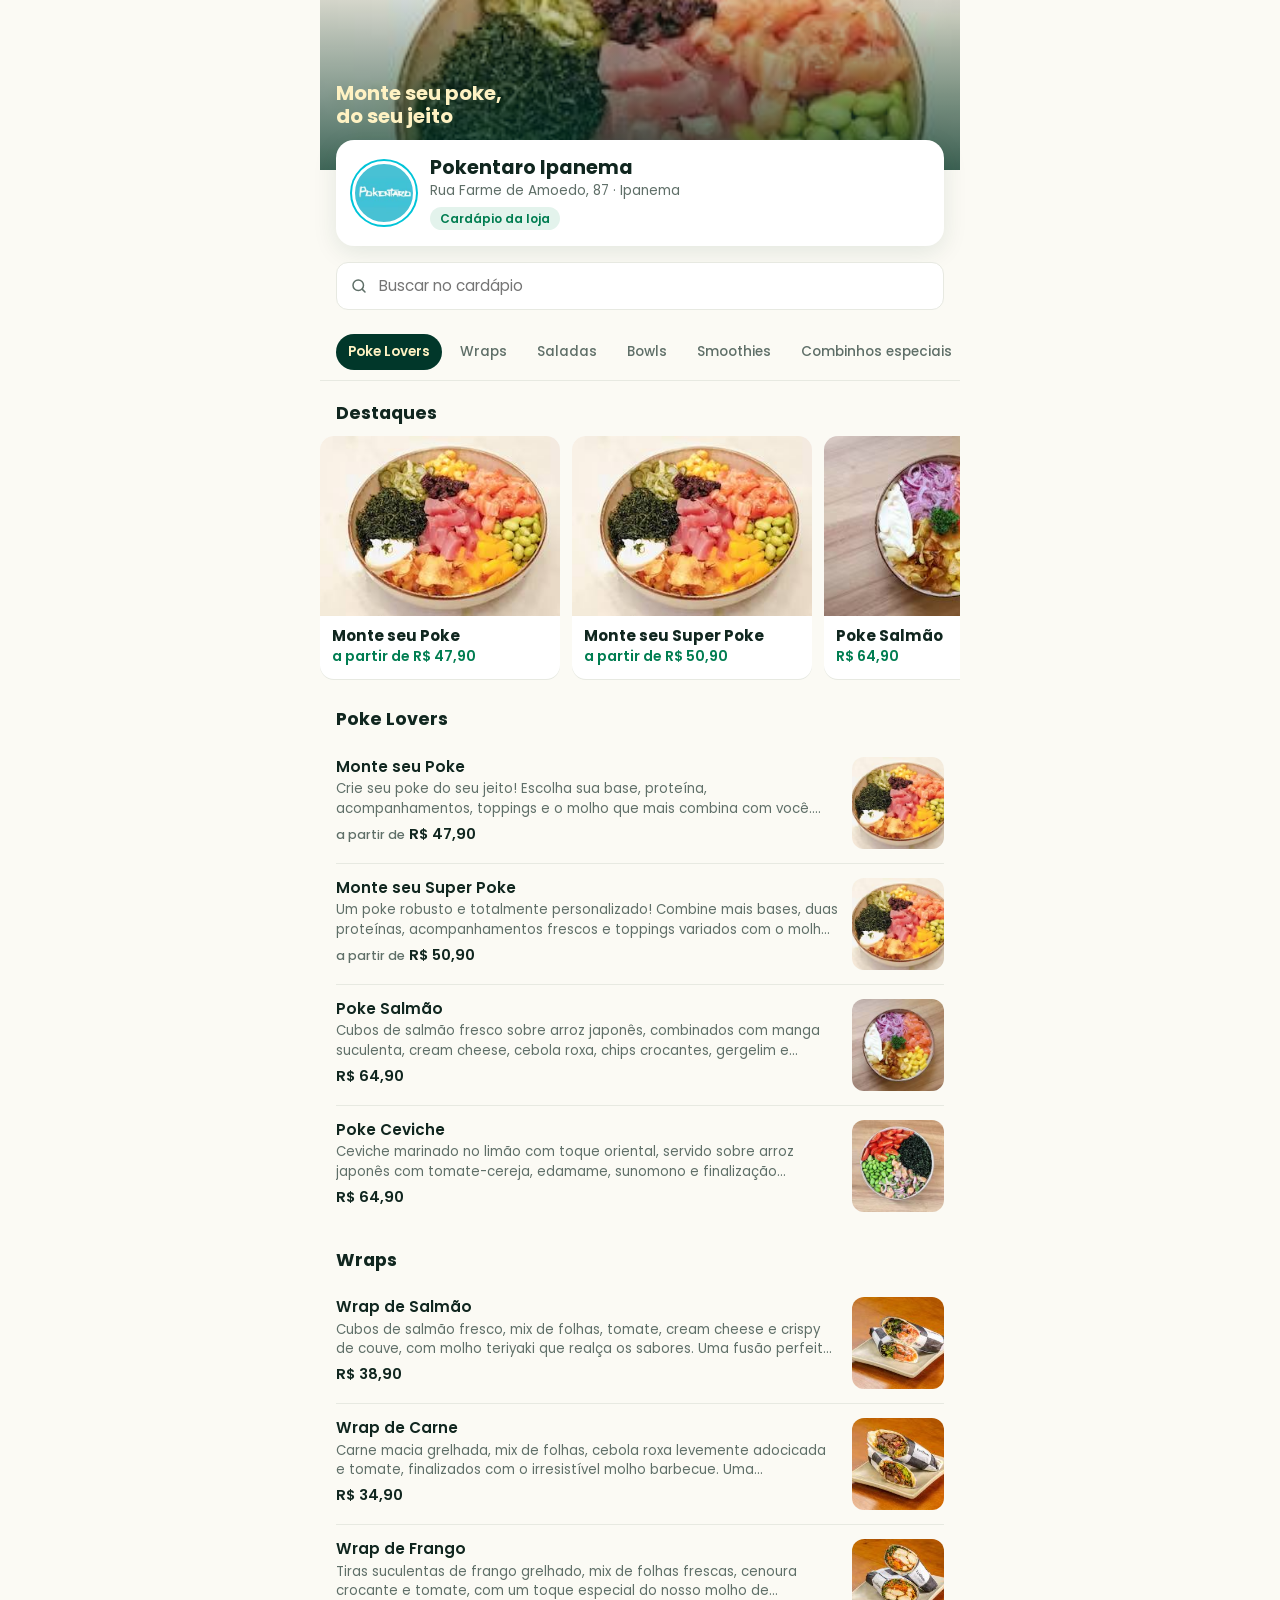
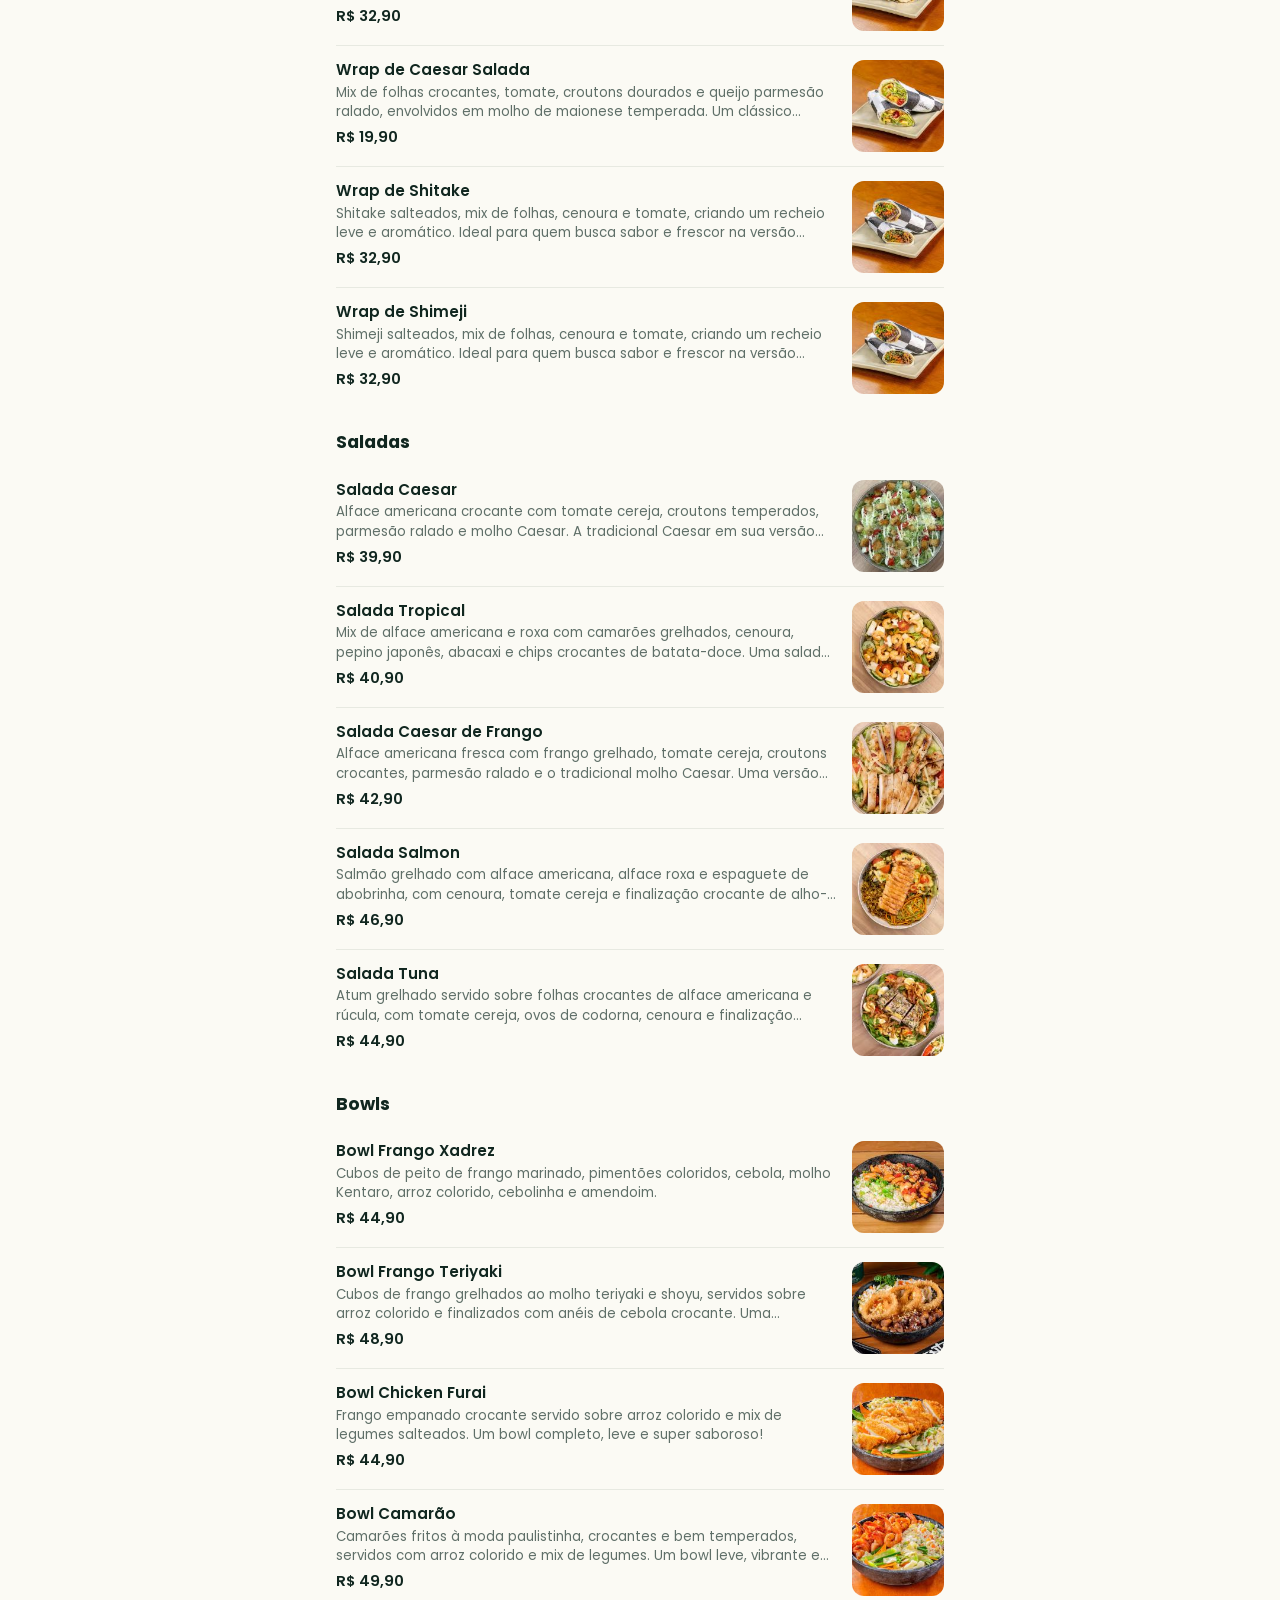
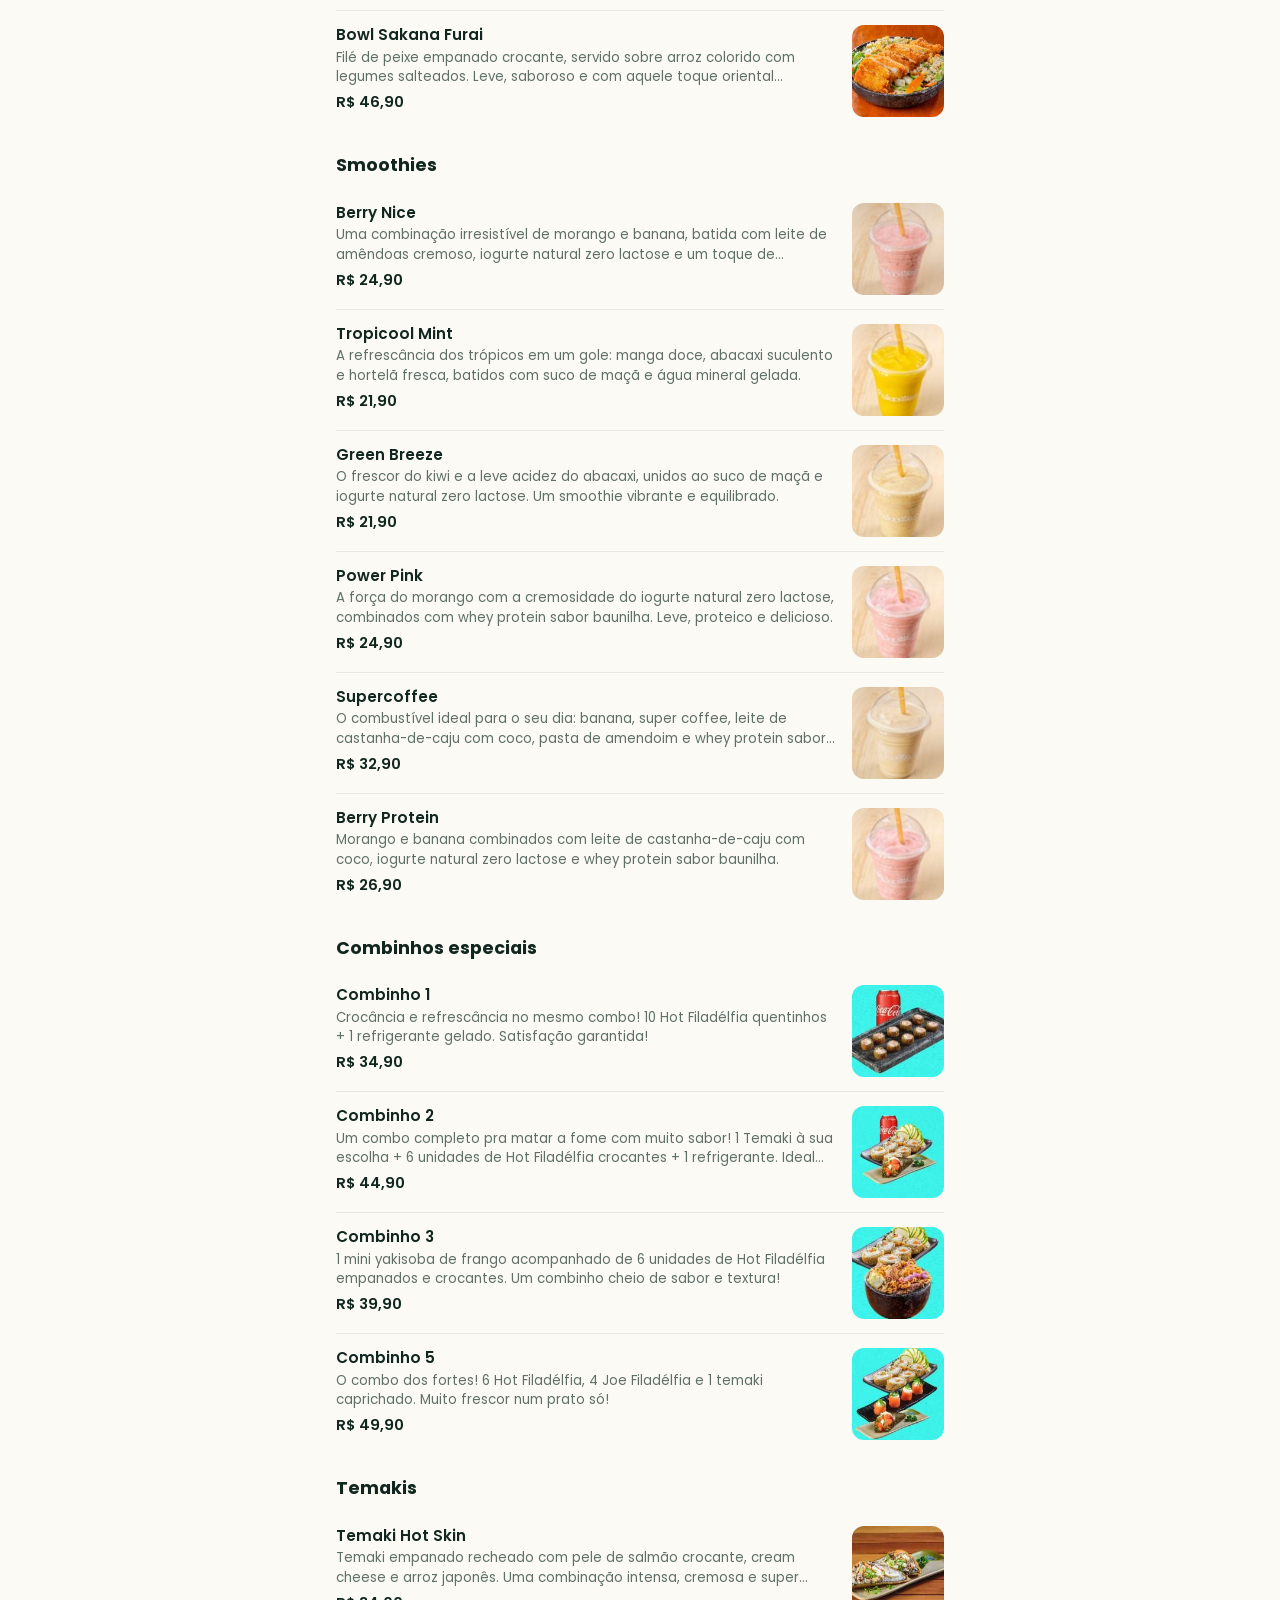
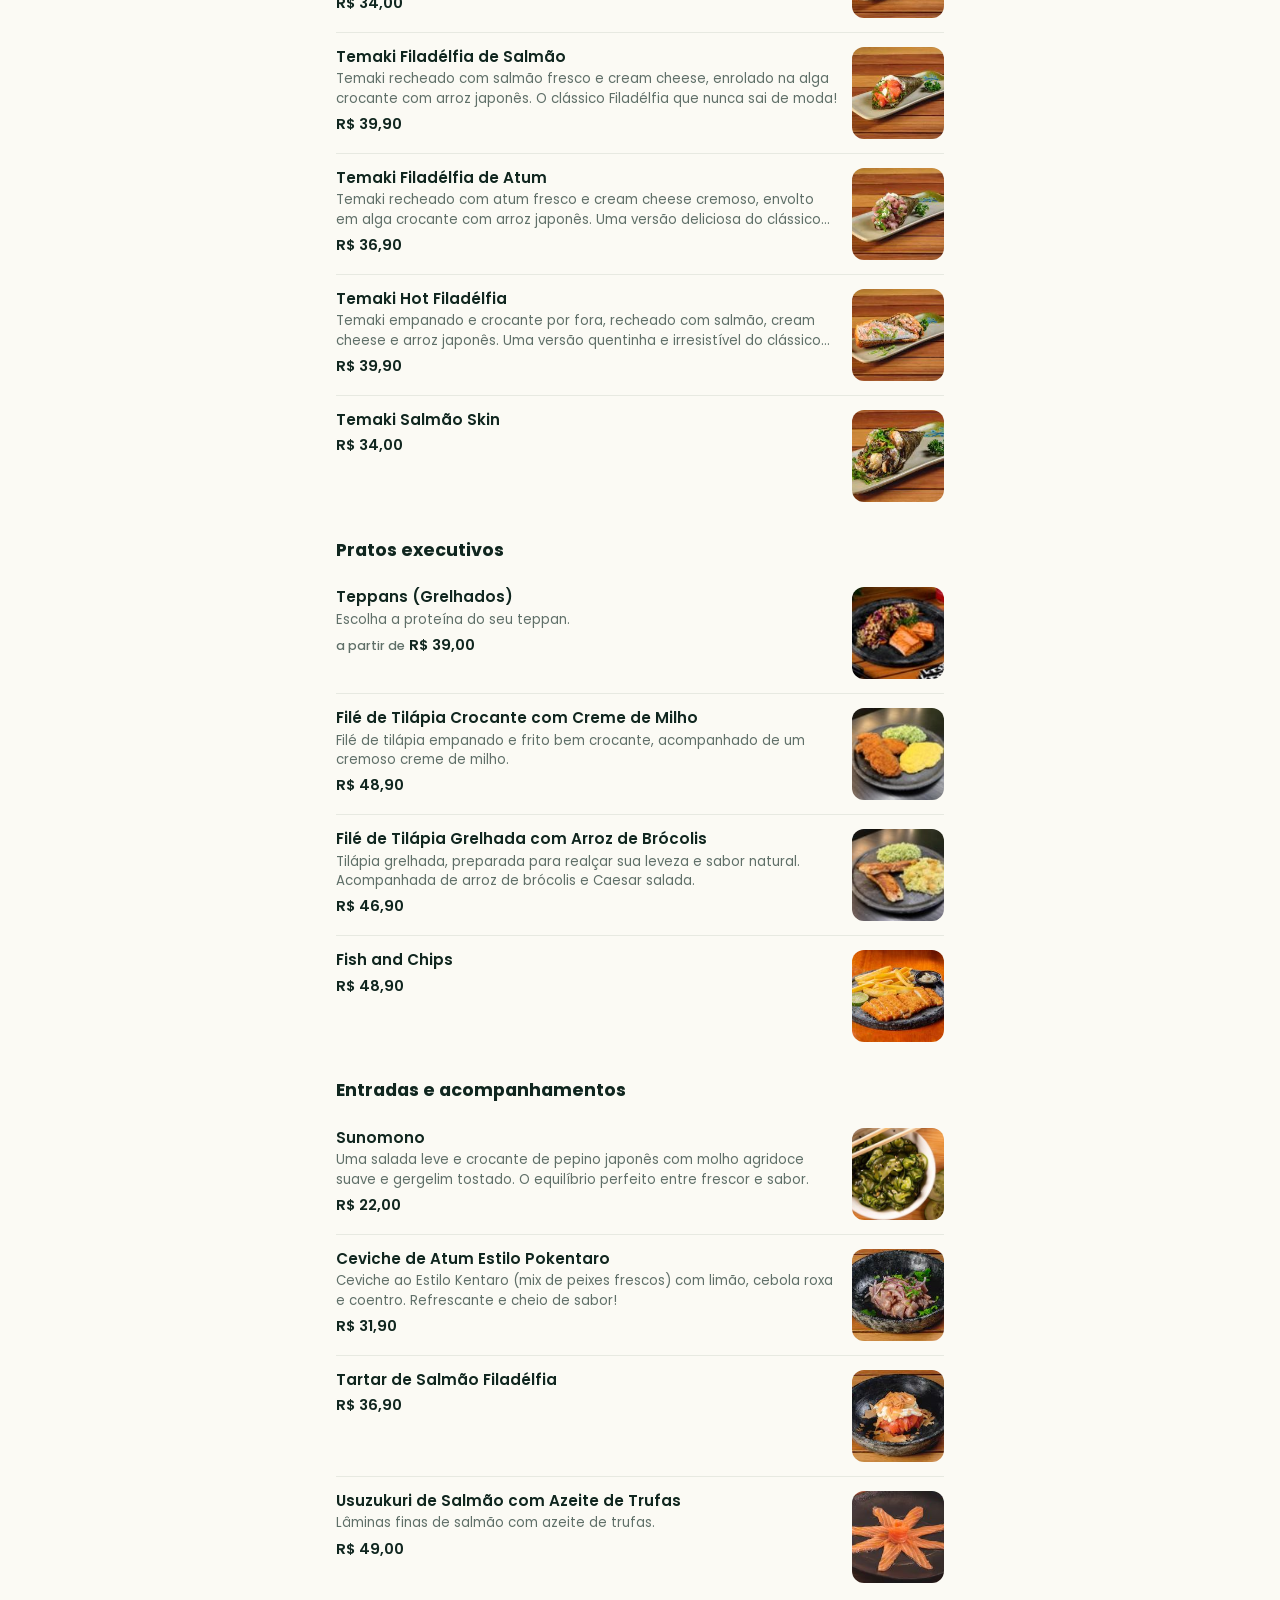
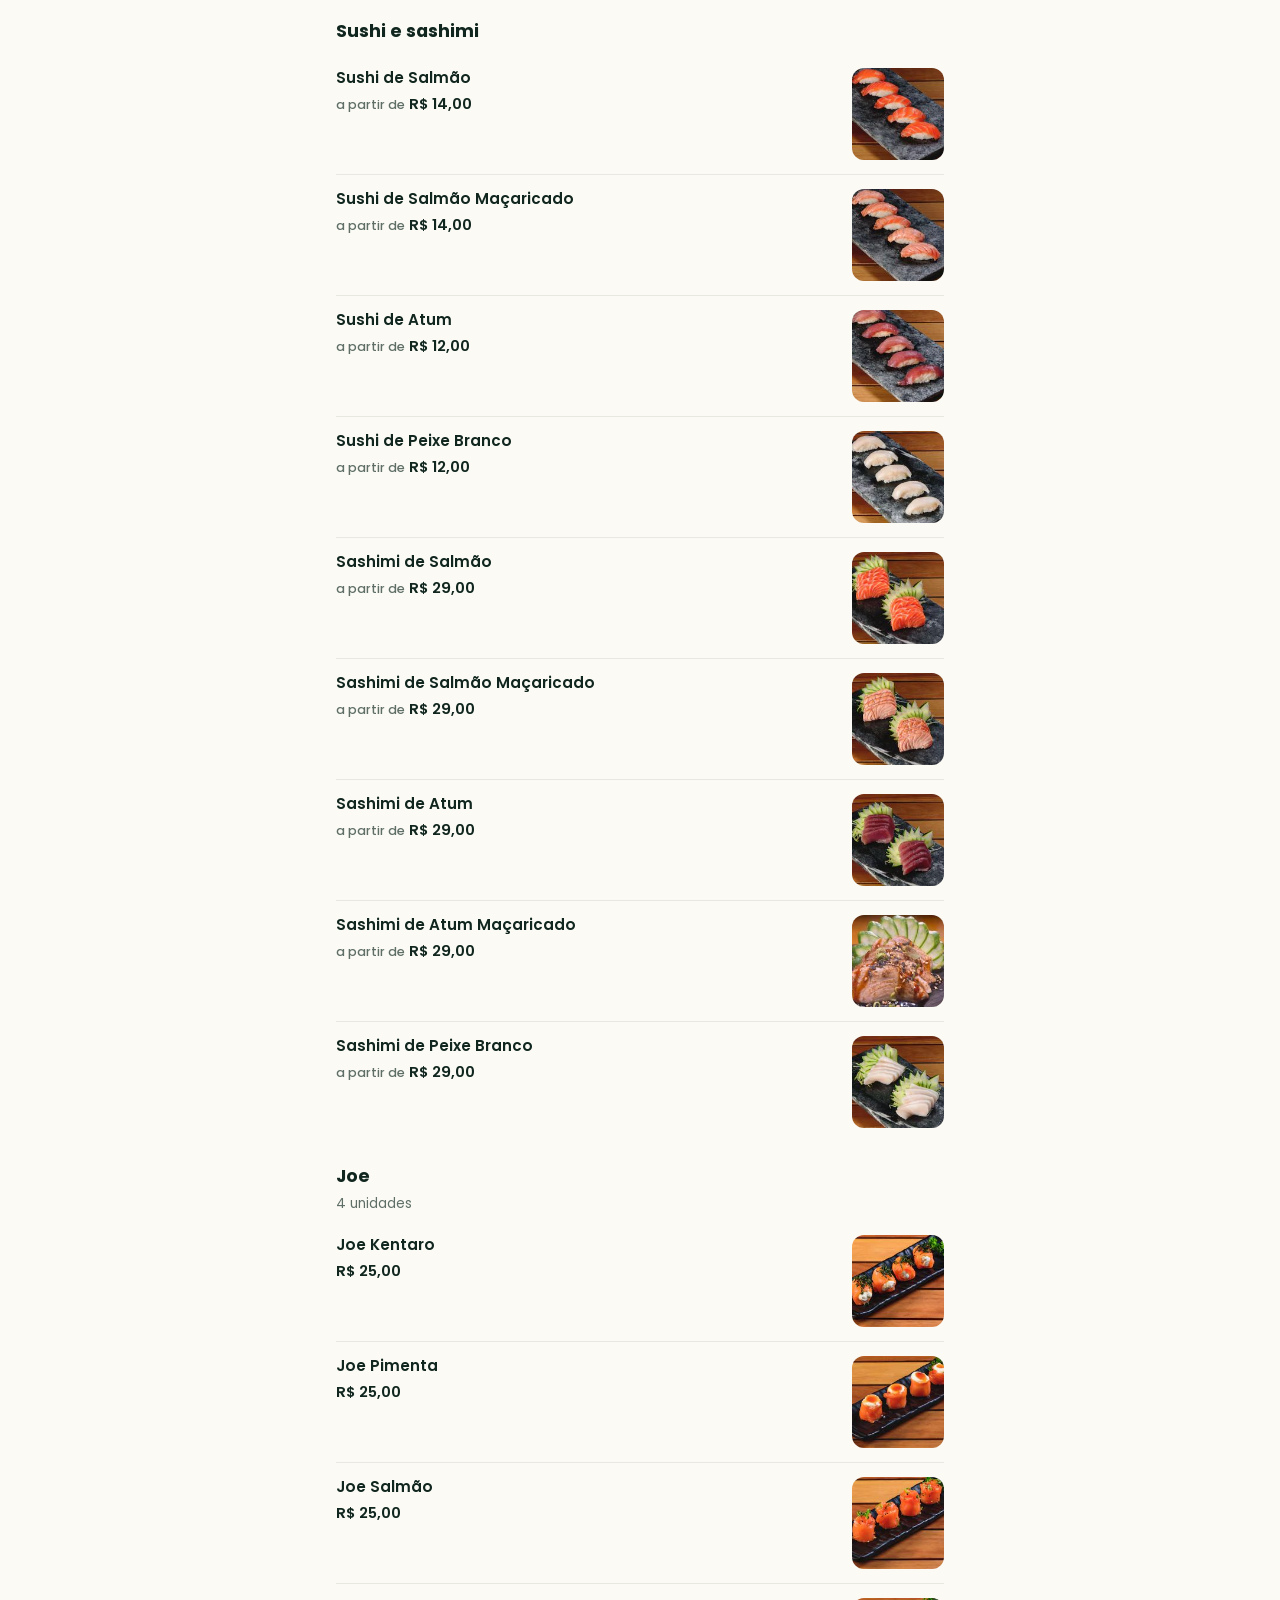
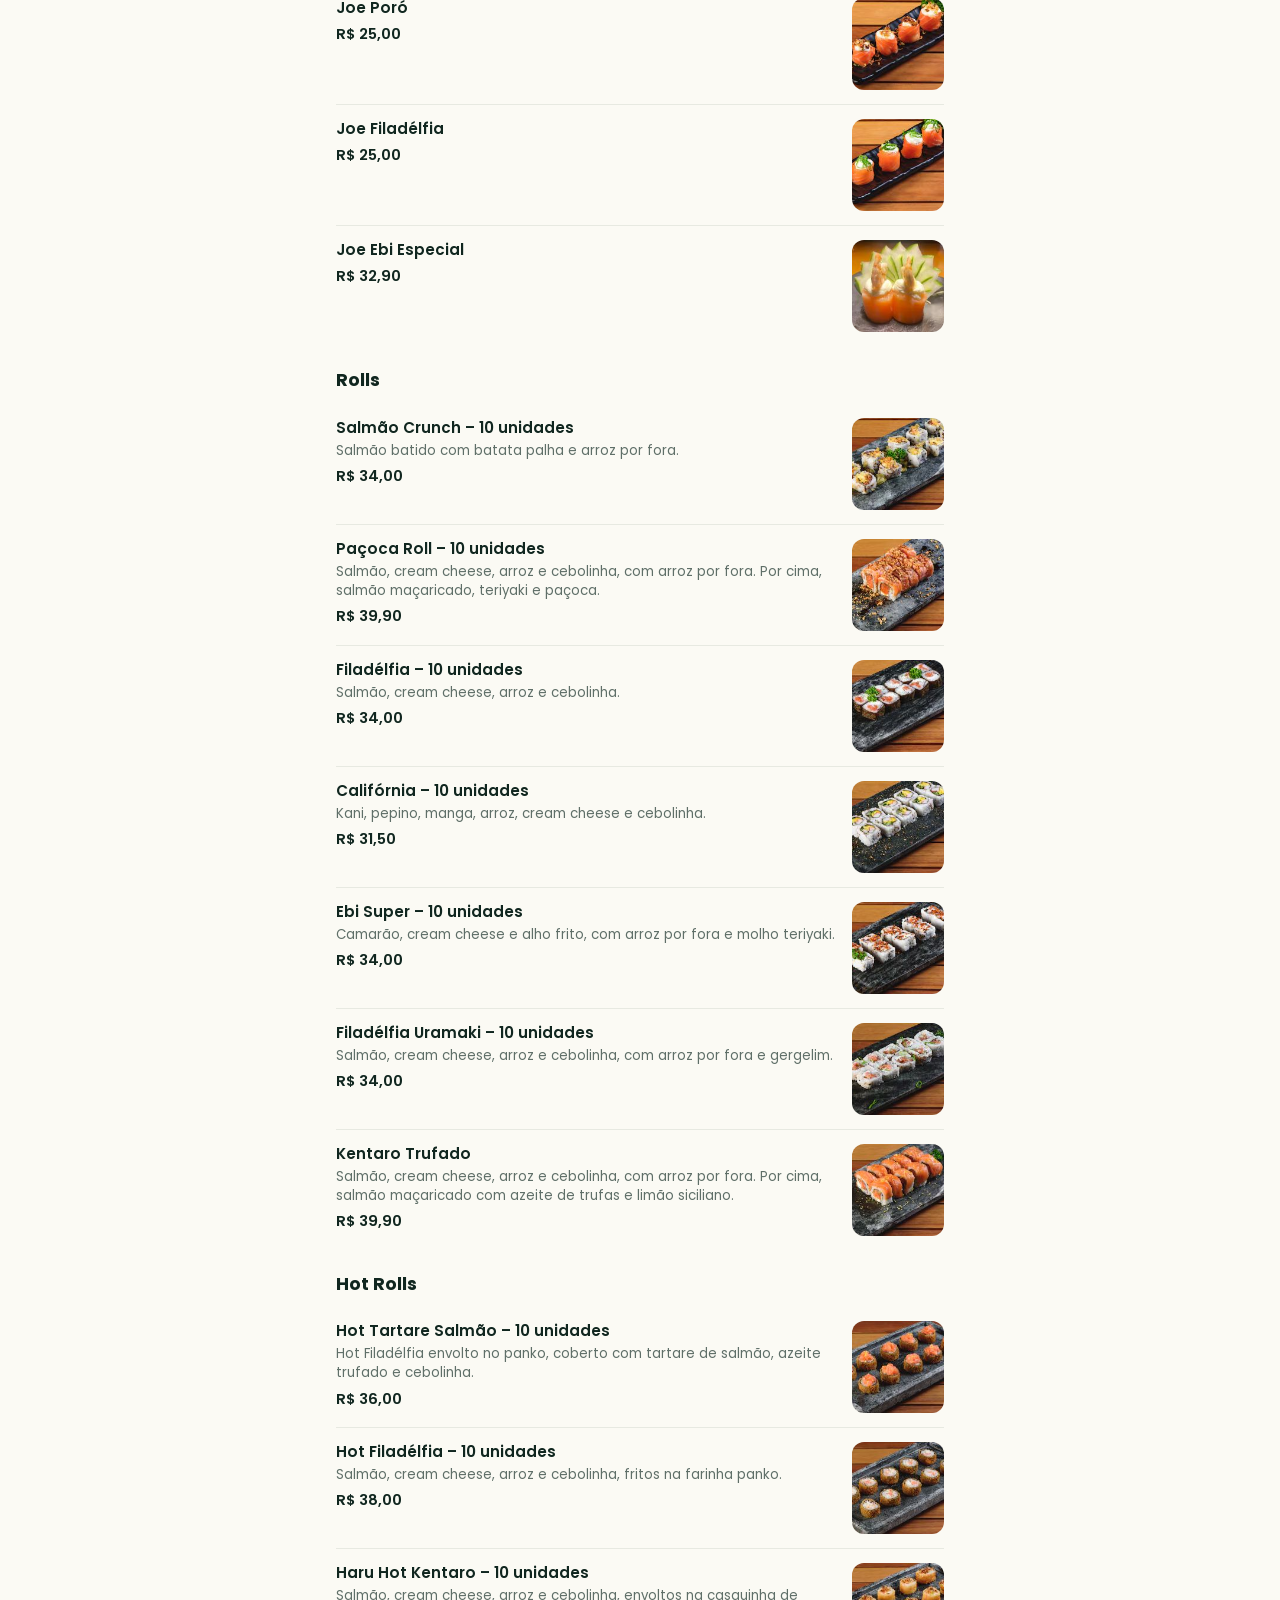
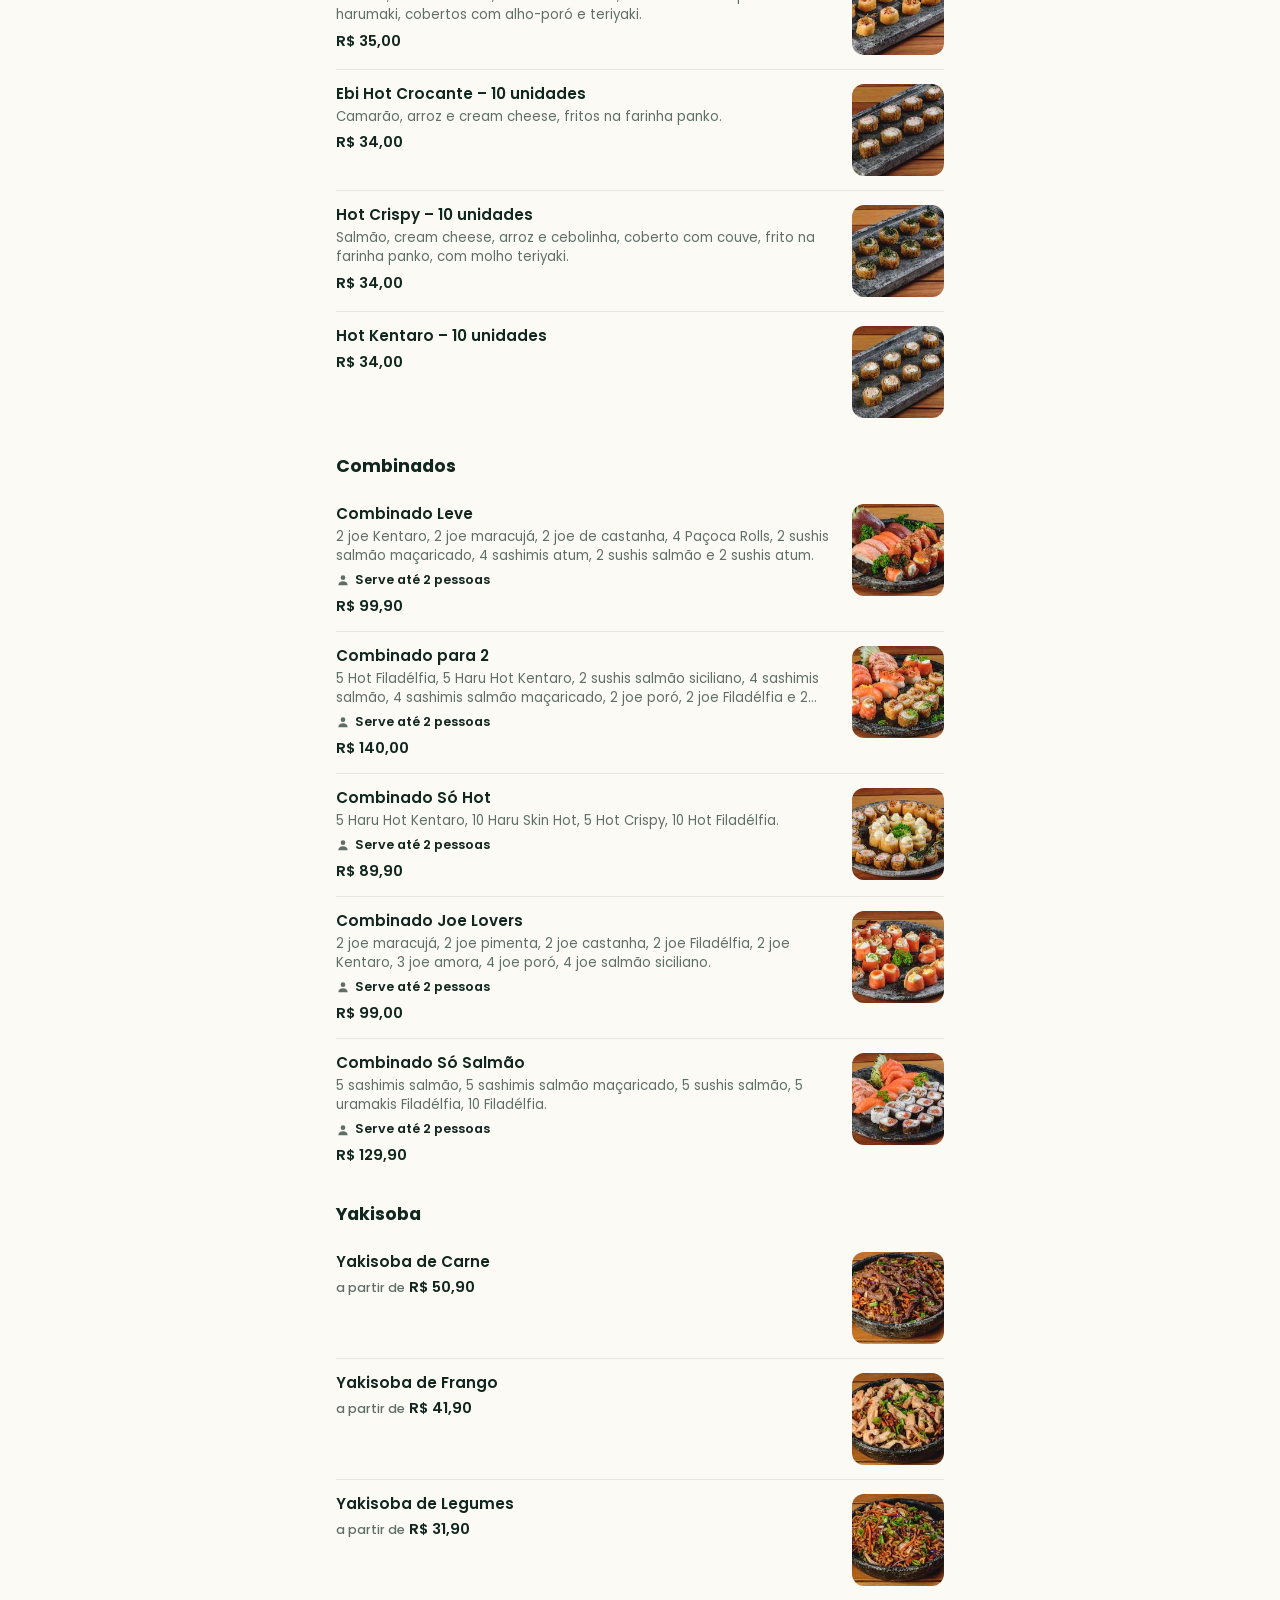
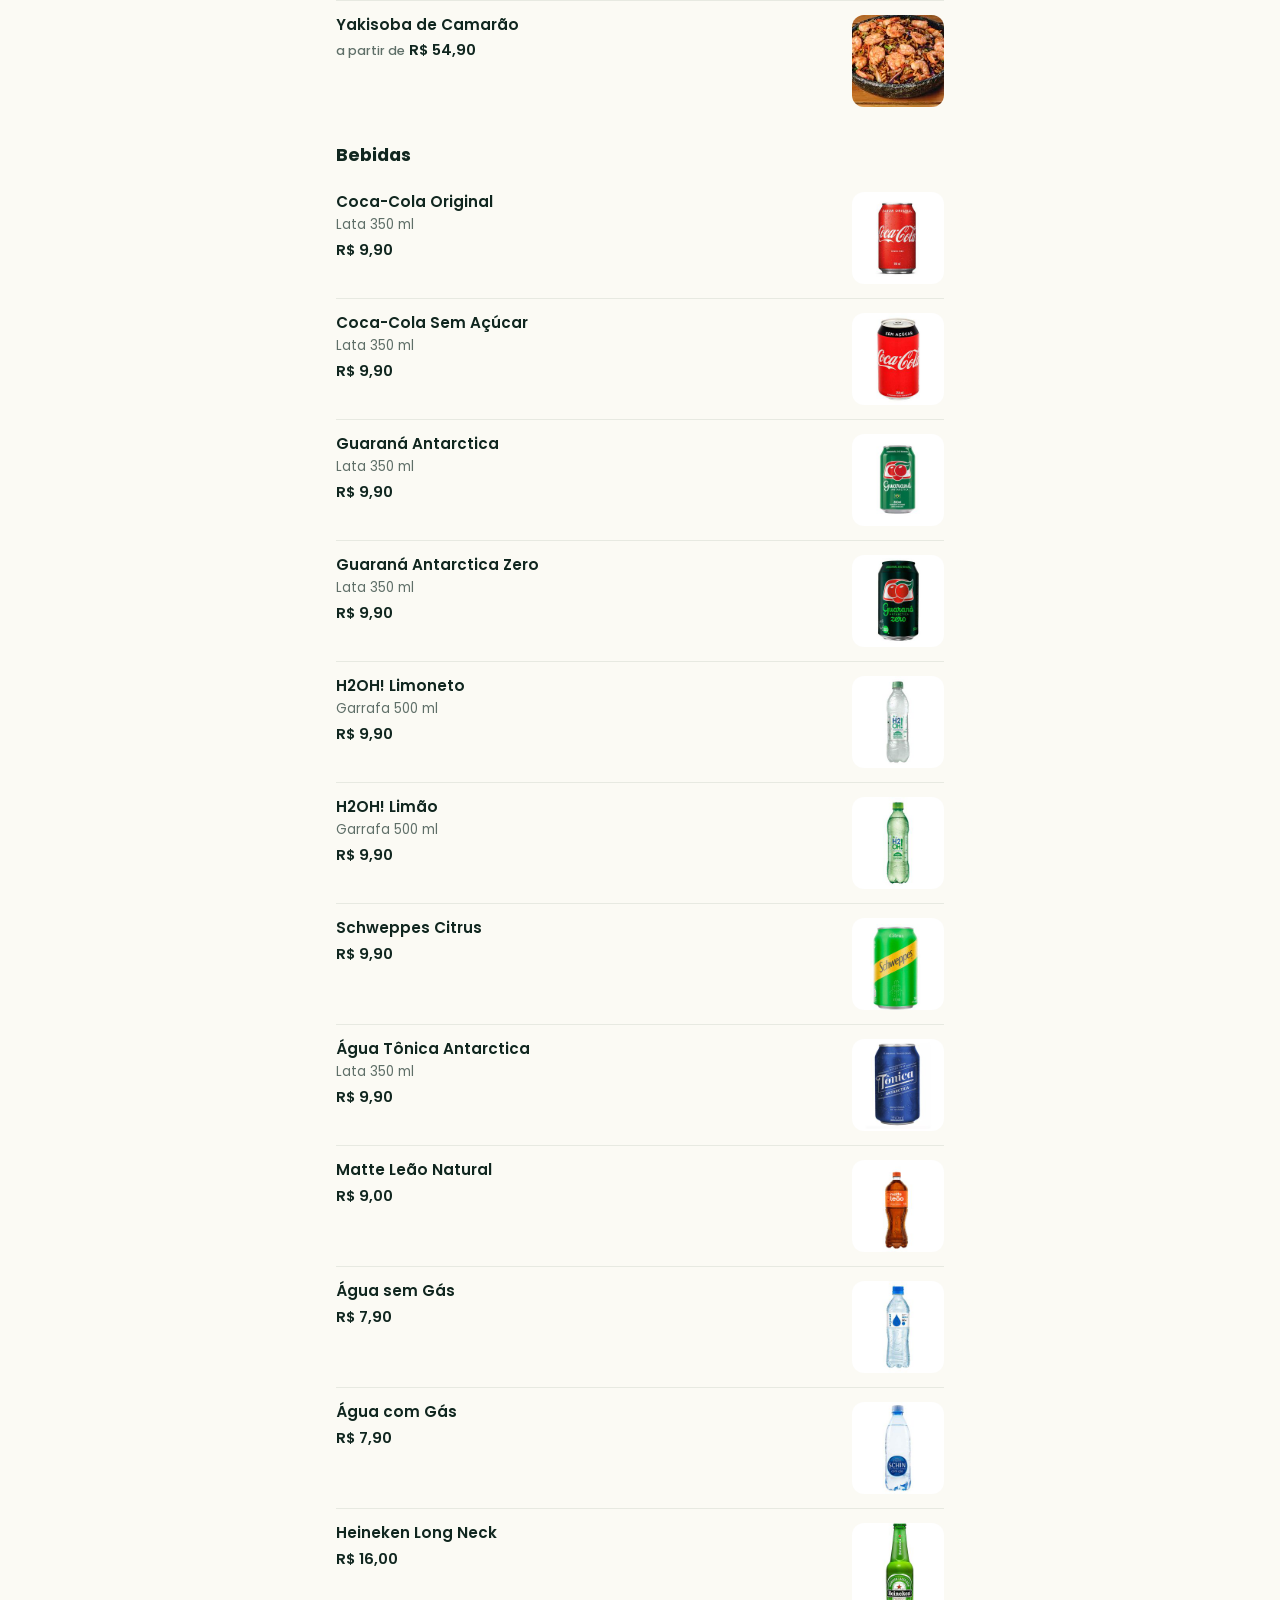
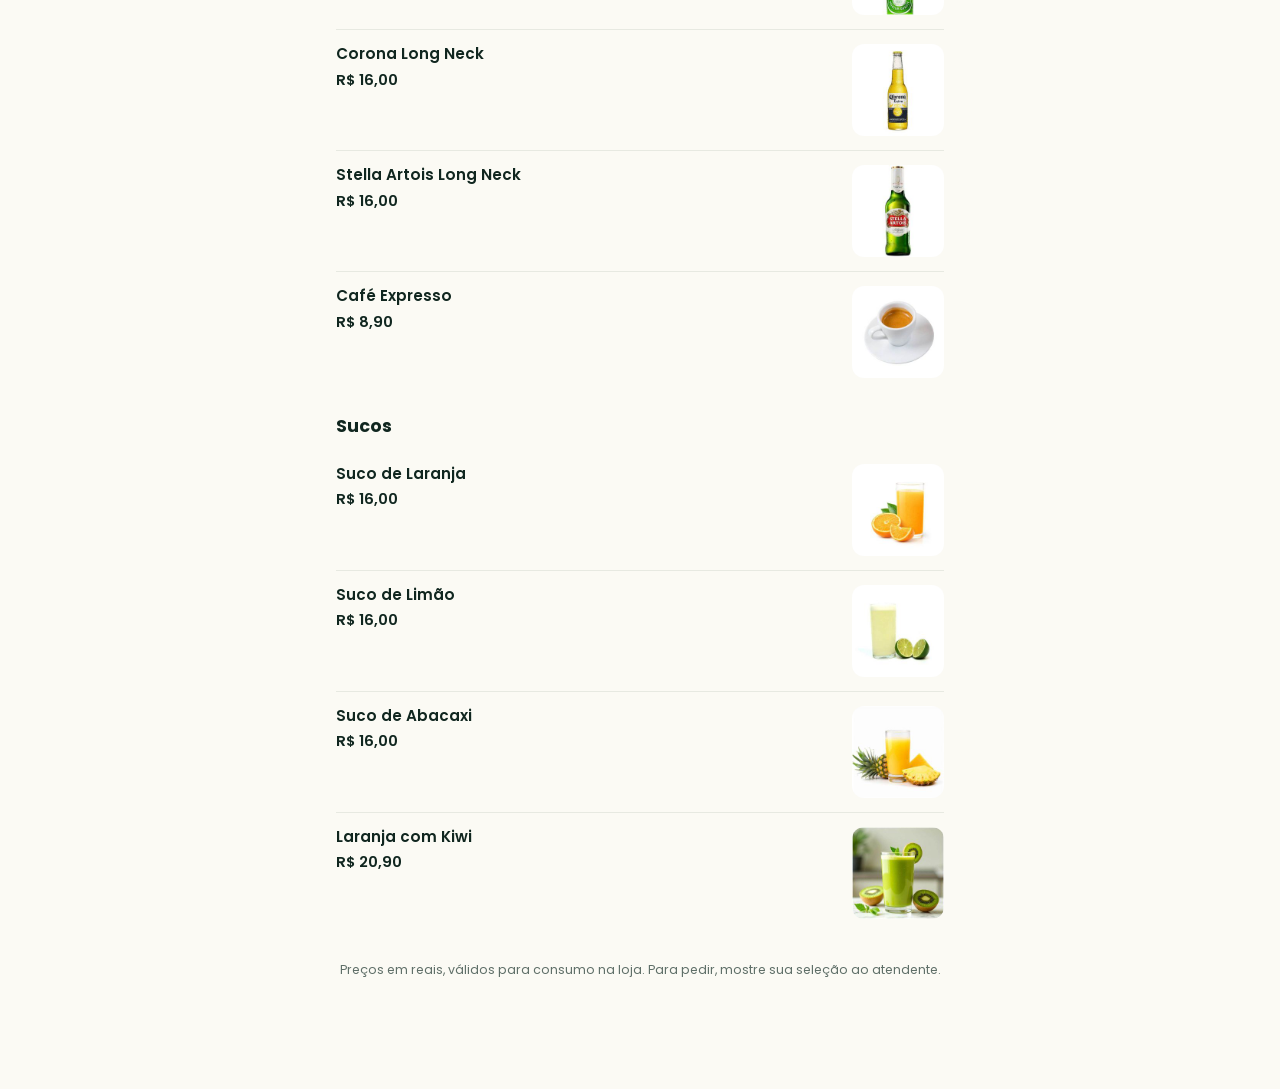
==== commit 0d108fbc: "Add files via upload" ====
--- a/cardapio-ipanema.html
+++ b/cardapio-ipanema.html
@@ -123,9 +123,26 @@
 .hint{background:var(--creme);border-radius:12px;padding:12px 14px;font-size:.88rem;margin-top:12px}
 .linkbtn{border:0;background:transparent;color:var(--muted);text-decoration:underline;font-size:.85rem;padding:8px 0}
 footer{padding:28px 16px 0;color:var(--muted);font-size:.78rem;text-align:center}
+
+.finish{display:flex;justify-content:space-between;align-items:center;width:100%;margin-top:14px;border:0;border-radius:14px;background:var(--laranja);color:#fff;font-weight:700;font-size:1.05rem;padding:16px 18px;box-shadow:0 8px 20px rgba(255,119,1,.3);cursor:pointer;font-family:inherit}
+.finish em{font-style:normal;font-variant-numeric:tabular-nums}
+.finish:disabled{opacity:.6}
+.hint.err{background:#ffe1d6;color:#7a2600}
+#done{position:fixed;inset:0;z-index:110;background:var(--verde-escuro);color:var(--creme);display:flex;flex-direction:column;align-items:center;justify-content:center;text-align:center;padding:24px;gap:6px}
+#done .lbl{font-size:1rem;font-weight:600;letter-spacing:.2em;text-transform:uppercase;color:var(--ciano)}
+#done .num{font-size:7rem;font-weight:800;line-height:1;color:var(--laranja);font-variant-numeric:tabular-nums}
+#done h2{margin:14px 0 6px;font-size:1.6rem;color:var(--creme)}
+#done .unpaid{margin-top:14px;background:var(--laranja);color:#fff;font-weight:700;font-size:.9rem;letter-spacing:.06em;text-transform:uppercase;border-radius:999px;padding:8px 18px}
+#done p b{color:var(--laranja)}
+#done p{margin:0;max-width:28ch;color:#cfe3da;line-height:1.45}
+#done button{margin-top:28px;border:1px solid #4d7a6a;background:transparent;color:var(--creme);border-radius:999px;padding:12px 28px;font:inherit;font-weight:600;cursor:pointer}
+#lastOrd{position:fixed;left:50%;transform:translateX(-50%);top:calc(10px + env(safe-area-inset-top,0px));z-index:60;border:0;border-radius:999px;background:var(--verde-escuro);color:var(--creme);font:inherit;font-size:.85rem;font-weight:600;padding:9px 16px;box-shadow:0 6px 18px rgba(0,0,0,.25);cursor:pointer;white-space:nowrap}
+#lastOrd b{color:var(--laranja)}
 </style>
 </head>
 <body>
+<div id="done" hidden role="dialog" aria-modal="true" aria-labelledby="doneT"><div class="lbl">Seu pedido</div><div class="num" id="doneN">0</div><div class="unpaid">Pedido ainda não pago</div><h2 id="doneT">Agora é só pagar no caixa</h2><p>Informe o número <b id="doneN2">0</b> ao atendente para pagar. Seu pedido só vai para a cozinha após o pagamento.</p><button type="button" id="doneClose">Fechar</button></div>
+<button type="button" id="lastOrd" hidden>Seu pedido nº <b id="lastN"></b> · pague no caixa</button>
 <div class="app">
   <header class="cover" id="cover"><div class="slogan">Monte seu poke, do seu jeito</div></header>
   <div class="store">
@@ -172,7 +189,7 @@
 const v = (a,b,pa,pb)=>[{l:a,p:pa},{l:b,p:pb}];
 const MENU = [
  {id:"pokes",t:"Poke Lovers",art:"poke",items:[
-  {id:"monte",n:"Monte seu Poke",d:"Crie seu poke do seu jeito! Escolha sua base, proteína, acompanhamentos, toppings e o molho que mais combina com você. Uma explosão de sabores, feita sob medida para o seu paladar! Monte com 1 proteína, até 2 bases, 4 acompanhamentos, 1 crocante, 1 topping e 1 molho.",p:47.9,from:true,poke:"monte",img:"monte"},
+  {id:"monte",n:"Monte seu Poke",d:"Crie seu poke do seu jeito! Escolha sua base, proteína, acompanhamentos, toppings e o molho que mais combina com você. Uma explosão de sabores, feita sob medida para o seu paladar! Monte com 1 proteína, 1 base, 4 acompanhamentos, 1 crocante, 1 topping e 1 molho.",p:47.9,from:true,poke:"monte",img:"monte"},
   {id:"super",n:"Monte seu Super Poke",d:"Um poke robusto e totalmente personalizado! Combine mais bases, duas proteínas, acompanhamentos frescos e toppings variados com o molho da sua preferência. Monte com 2 proteínas, até 2 bases, 4 acompanhamentos, 2 crocantes, 2 toppings e 1 molho.",p:50.9,from:true,poke:"super",img:"monte"},
   {id:"pk-salmao",n:"Poke Salmão",d:"Cubos de salmão fresco sobre arroz japonês, combinados com manga suculenta, cream cheese, cebola roxa, chips crocantes, gergelim e cebolinha. Uma explosão de sabores com o molho que você escolher!",p:64.9,img:"salmao",opts:[{t:"Molho",min:1,max:1,o:[["Shoyu"],["Teriyaki"],["Agridoce"],["Sweet chilli"],["Mostarda e mel"],["Azeite"],["Azeite trufado"]]}]},
   {id:"pk-ceviche",n:"Poke Ceviche",d:"Ceviche marinado no limão com toque oriental, servido sobre arroz japonês com tomate-cereja, edamame, sunomono e finalização crocante de couve frita. Um poke leve, cítrico e surpreendente.",p:64.9,img:"pkceviche"},
@@ -261,8 +278,8 @@
   ,{id:"h-kentaro",img:"h-kentaro",n:"Hot Kentaro – 10 unidades",p:34,add:"hot"}
  ]},
  {id:"combinados",t:"Combinados",art:"combo",items:[
-  {id:"cmb-leve",img:"cmb-leve",n:"Combinado Leve",d:"2 joe Kentaro, 2 joe maracujá, 2 joe de castanha, 4 Paçoca Rolls, 2 sushis salmão maçaricado, 4 sashimis atum, 2 sushis salmão e 2 sushis atum.",serve:1,p:99.9},{id:"cmb-2",img:"cmb-2",n:"Combinado para 2",d:"5 Hot Filadélfia, 5 Haru Hot Kentaro, 2 sushis salmão siciliano, 4 sashimis salmão, 4 sashimis salmão maçaricado, 2 joe poró, 2 joe Filadélfia e 2 bateras de salmão com alho-poró.",serve:2,p:140},
-  {id:"cmb-hot",img:"cmb-hot",n:"Combinado Só Hot",d:"5 Haru Hot Kentaro, 10 Haru Skin Hot, 5 Hot Crispy, 10 Hot Filadélfia.",serve:2,p:89.9},{id:"cmb-joe",img:"cmb-joe",n:"Combinado Joe Lovers",d:"2 joe maracujá, 2 joe pimenta, 2 joe castanha, 2 joe Filadélfia, 2 joe Kentaro, 3 joe amora, 4 joe poró, 4 joe salmão siciliano.",serve:1,p:99},
+  {id:"cmb-leve",img:"cmb-leve",n:"Combinado Leve",d:"2 joe Kentaro, 2 joe maracujá, 2 joe de castanha, 4 Paçoca Rolls, 2 sushis salmão maçaricado, 4 sashimis atum, 2 sushis salmão e 2 sushis atum.",serve:2,p:99.9},{id:"cmb-2",img:"cmb-2",n:"Combinado para 2",d:"5 Hot Filadélfia, 5 Haru Hot Kentaro, 2 sushis salmão siciliano, 4 sashimis salmão, 4 sashimis salmão maçaricado, 2 joe poró, 2 joe Filadélfia e 2 bateras de salmão com alho-poró.",serve:2,p:140},
+  {id:"cmb-hot",img:"cmb-hot",n:"Combinado Só Hot",d:"5 Haru Hot Kentaro, 10 Haru Skin Hot, 5 Hot Crispy, 10 Hot Filadélfia.",serve:2,p:89.9},{id:"cmb-joe",img:"cmb-joe",n:"Combinado Joe Lovers",d:"2 joe maracujá, 2 joe pimenta, 2 joe castanha, 2 joe Filadélfia, 2 joe Kentaro, 3 joe amora, 4 joe poró, 4 joe salmão siciliano.",serve:2,p:99},
   {id:"cmb-salmao",img:"cmb-salmao",n:"Combinado Só Salmão",d:"5 sashimis salmão, 5 sashimis salmão maçaricado, 5 sushis salmão, 5 uramakis Filadélfia, 10 Filadélfia.",serve:2,p:129.9}
  ]},
  {id:"yakisoba",t:"Yakisoba",art:"quente",items:[
@@ -302,7 +319,7 @@
 ];
 const BASES=[["Arroz japonês"],["Bifum"],["Quinoa"],["Mix de folhas"],["Espaguete de abobrinha"],["Grão-de-bico"]];
 const POKE = {
-  monte:[{id:"prot",t:"Proteína",min:1,max:1,o:PROT.map(p=>[p[0],p[1]])},{id:"base",t:"Bases",min:1,max:2,o:BASES}].concat(POKE_COMMON(1,1)),
+  monte:[{id:"prot",t:"Proteína",min:1,max:1,o:PROT.map(p=>[p[0],p[1]])},{id:"base",t:"Base",min:1,max:1,o:BASES}].concat(POKE_COMMON(1,1)),
   super:[{id:"prot1",t:"1ª proteína",min:1,max:1,o:PROT.map(p=>[p[0],p[2]])},{id:"prot2",t:"2ª proteína",min:1,max:1,o:PROT.map(p=>[p[0],p[2]])},{id:"base",t:"Bases",min:1,max:2,o:BASES}].concat(POKE_COMMON(2,2))
 };
 const FEAT = ["monte","super","pk-salmao","pk-ceviche","cb2"];
@@ -326,7 +343,7 @@
   return `<div class="ph ic ${extra}" style="background:${a.bg};color:${a.fg}"><svg viewBox="0 0 24 24" fill="none" stroke="currentColor" stroke-width="1.6" stroke-linecap="round" stroke-linejoin="round">${ICON[a.i]}</svg></div>`;
 }
 const INDEX={}; MENU.forEach(c=>c.items.forEach(it=>{it.art=c.art;INDEX[it.id]=it}));
-const SERVE = n=>`<svg viewBox="0 0 24 24" fill="currentColor" aria-hidden="true"><circle cx="12" cy="8" r="4"/><path d="M4 21c0-4.4 3.6-7 8-7s8 2.6 8 7Z"/></svg>Serve ${n} pessoa${n>1?"s":""}`;
+const SERVE = n=>`<svg viewBox="0 0 24 24" fill="currentColor" aria-hidden="true"><circle cx="12" cy="8" r="4"/><path d="M4 21c0-4.4 3.6-7 8-7s8 2.6 8 7Z"/></svg>Serve até ${n} pessoa${n>1?"s":""}`;
 const minPrice = it=> it.v ? Math.min(...it.v.map(x=>x.p)) : it.p;
 const priceLabel = it=> (it.v&&new Set(it.v.map(x=>x.p)).size>1)||it.from ? `<small>a partir de</small>${brl(minPrice(it))}` : brl(minPrice(it));
 /* ============ RENDER ============ */
@@ -448,7 +465,8 @@
   return `<ul class="bag-list">${BAG.map((b,k)=>`<li><div class="tx"><div class="nm">${esc(b.n)}</div>${b.d?`<div class="dt">${esc(b.d)}</div>`:""}<div class="pr">${brl(b.p*b.q)}</div></div>
     <div class="qty"><button type="button" data-bq="${k}" data-d="-1" aria-label="Diminuir">−</button><span>${b.q}</span><button type="button" data-bq="${k}" data-d="1" aria-label="Aumentar">+</button></div></li>`).join("")}</ul>
     <div class="total"><span>Total</span><span>${brl(t)}</span></div>
-    <div class="hint">Mostre esta tela ao atendente para fazer seu pedido.</div>
+    <button type="button" class="finish" id="finishBtn"><span>Finalizar e pagar no caixa</span><em>${brl(t)}</em></button>
+    <div class="hint" id="finishMsg">Ao finalizar, você recebe o número do pedido. O pagamento é feito no caixa.</div>
     <button type="button" class="linkbtn" id="clearBag">Limpar seleção</button>`;
 }
 $("#openBag").onclick=()=>{
@@ -461,6 +479,35 @@
   };
 };
 renderTabs(); renderFeat(); renderMenu(); drawBar();
+/* ===== envio do pedido para o caixa ===== */
+(function(){
+  const D=$("#done"), L=$("#lastOrd"), KEY="pk-ipanema-ultimo";
+  function showLast(){
+    let u=null; try{u=JSON.parse(localStorage.getItem(KEY)||"null")}catch(e){}
+    if(u && Date.now()-u.t < 3*3600e3){ $("#lastN").textContent=u.n; L.hidden=false; } else L.hidden=true;
+    return u;
+  }
+  function openDone(n){ $("#doneN").textContent=n; $("#doneN2").textContent=n; D.hidden=false; document.body.style.overflow="hidden"; }
+  $("#doneClose").onclick=()=>{ D.hidden=true; document.body.style.overflow=""; showLast(); };
+  L.onclick=()=>{ const u=showLast(); if(u) openDone(u.n); };
+  showLast();
+  let sending=false;
+  document.addEventListener("click",async e=>{
+    const b=e.target.closest("#finishBtn"); if(!b||!BAG.length||sending) return;
+    sending=true; b.disabled=true; b.querySelector("span").textContent="Enviando…";
+    const msg=$("#finishMsg");
+    try{
+      const r=await fetch("/api/pedidos",{method:"POST",headers:{"Content-Type":"application/json"},body:JSON.stringify({origem:"celular",itens:BAG})});
+      const j=await r.json().catch(()=>({}));
+      if(!r.ok||!j.numero) throw new Error(j.erro||("HTTP "+r.status));
+      try{localStorage.setItem(KEY,JSON.stringify({n:j.numero,t:Date.now()}))}catch(e){}
+      closeSheet(); BAG=[]; saveBag(); drawBar(); showLast(); openDone(j.numero);
+    }catch(err){
+      b.disabled=false; b.querySelector("span").textContent="Tentar de novo";
+      if(msg){msg.classList.add("err"); msg.textContent="Não conseguimos enviar o pedido. Tente de novo ou mostre esta tela no caixa.";}
+    }finally{ sending=false; }
+  });
+})();
 </script>
 
 </body>
